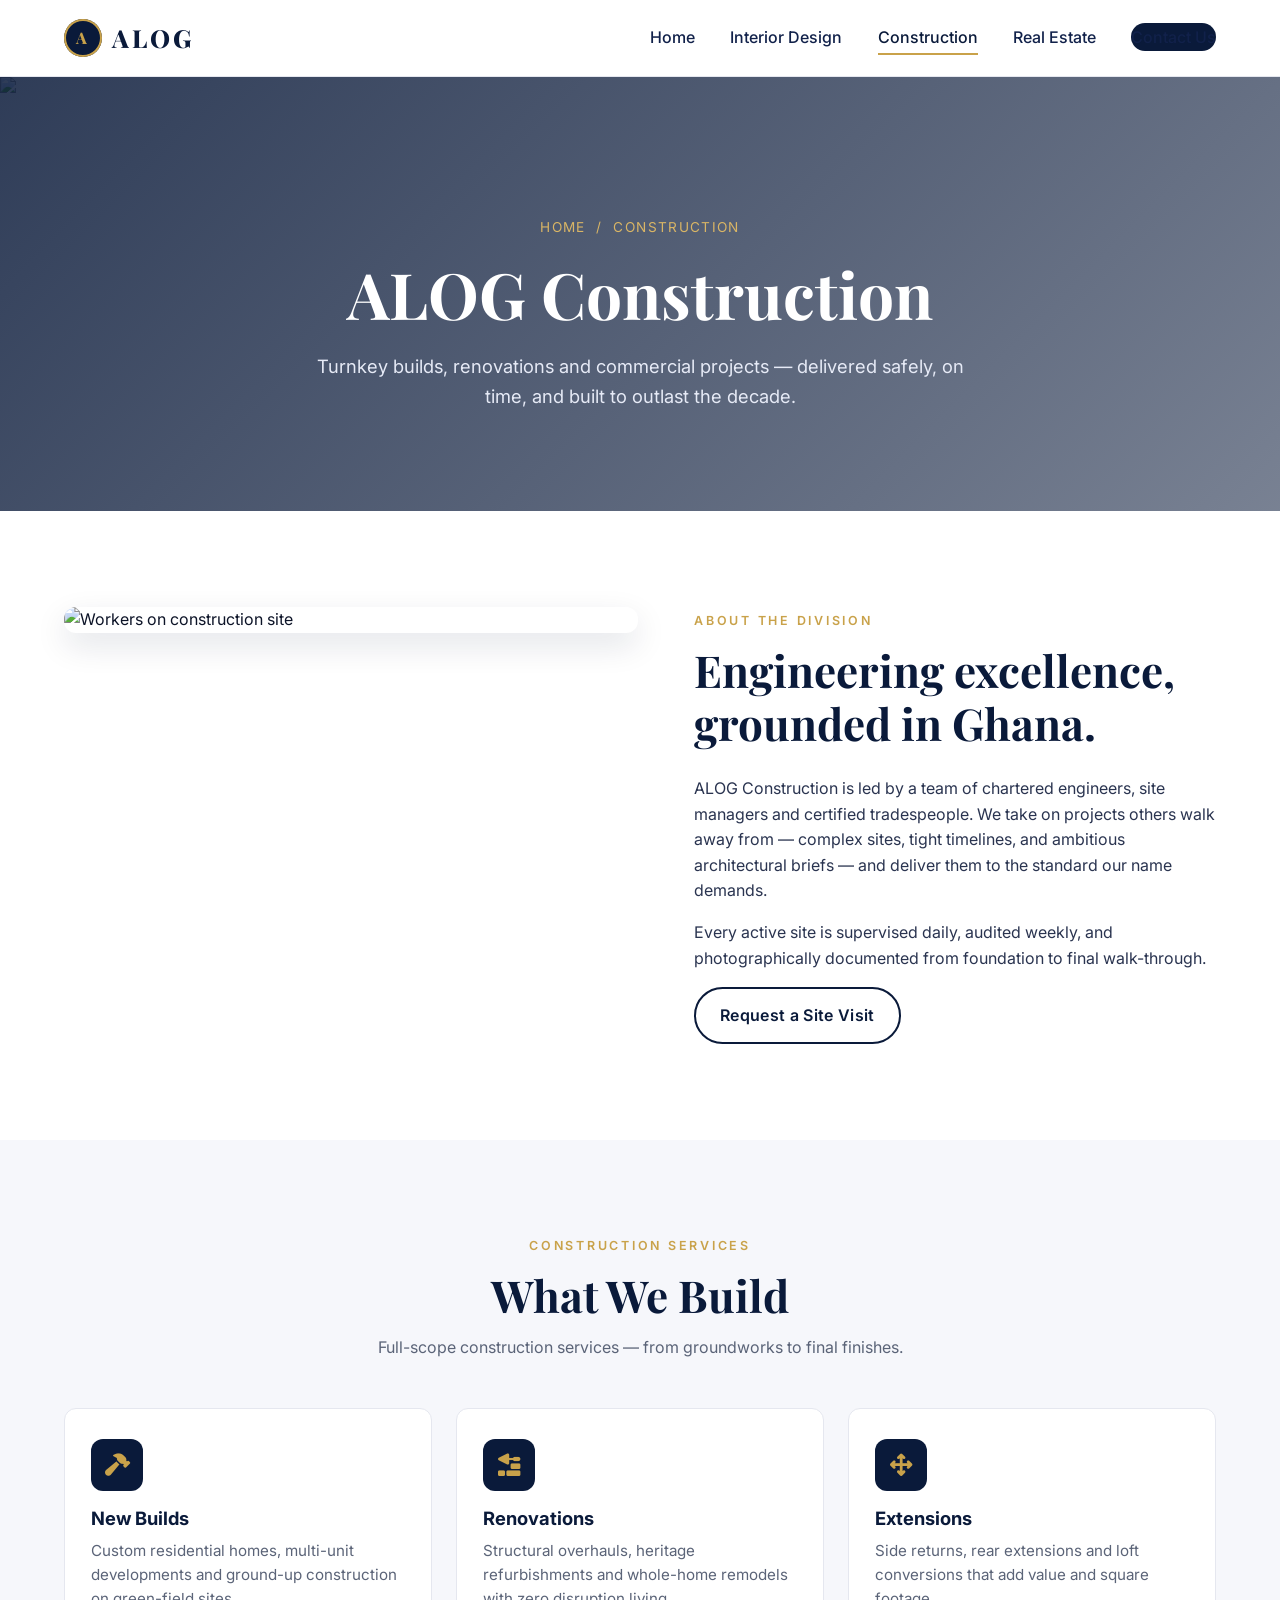
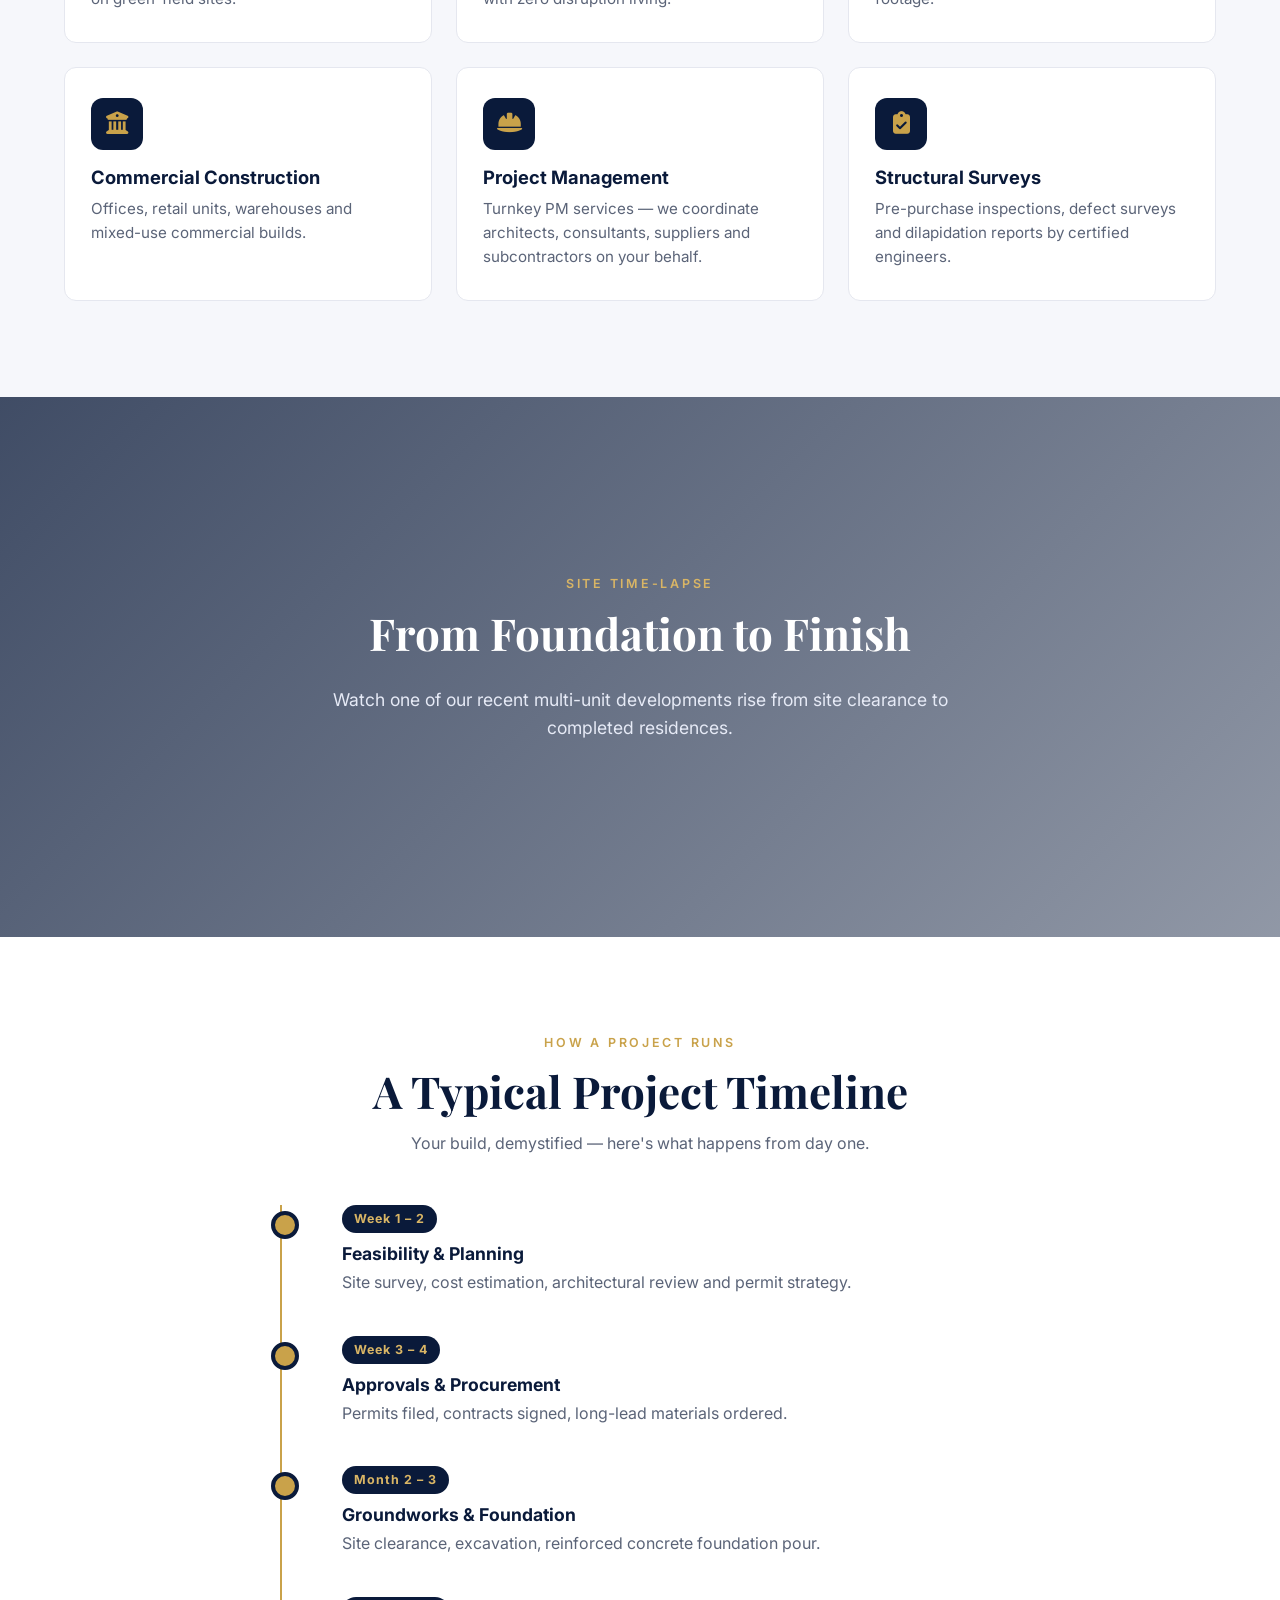
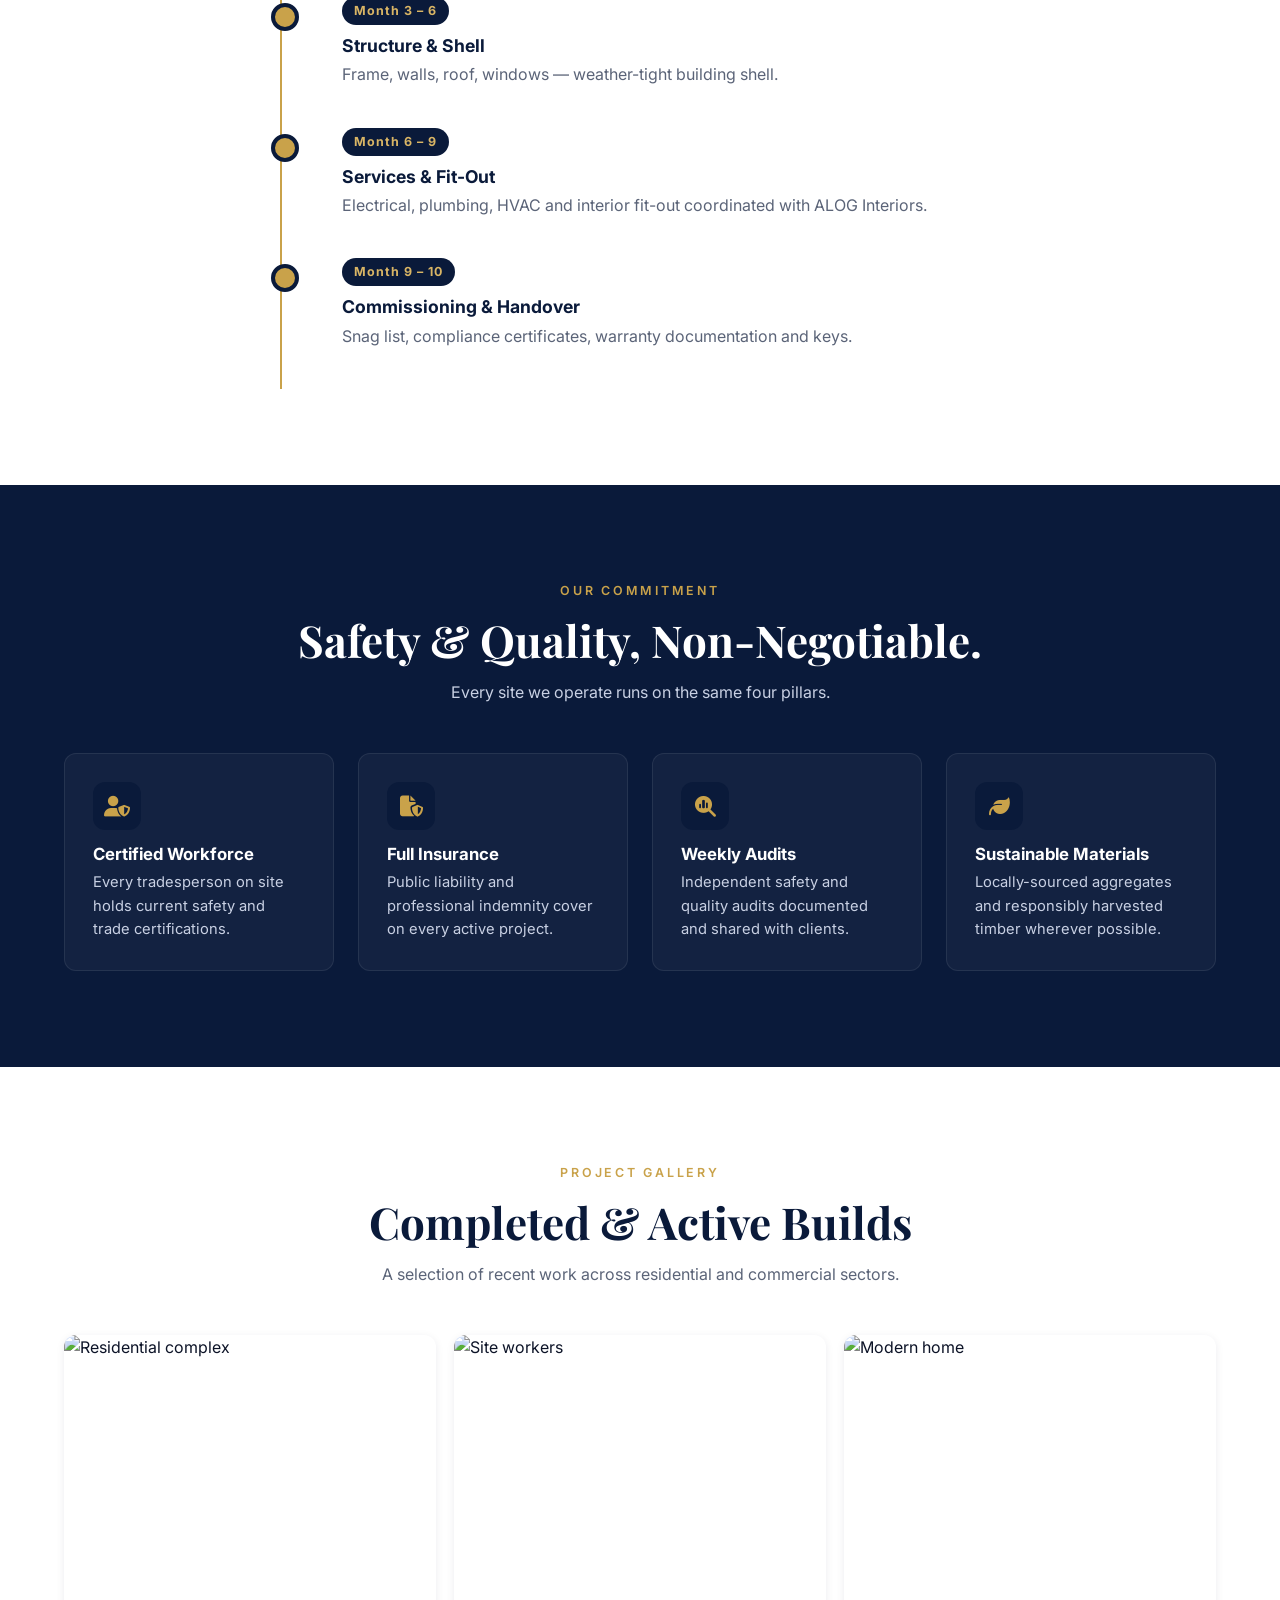
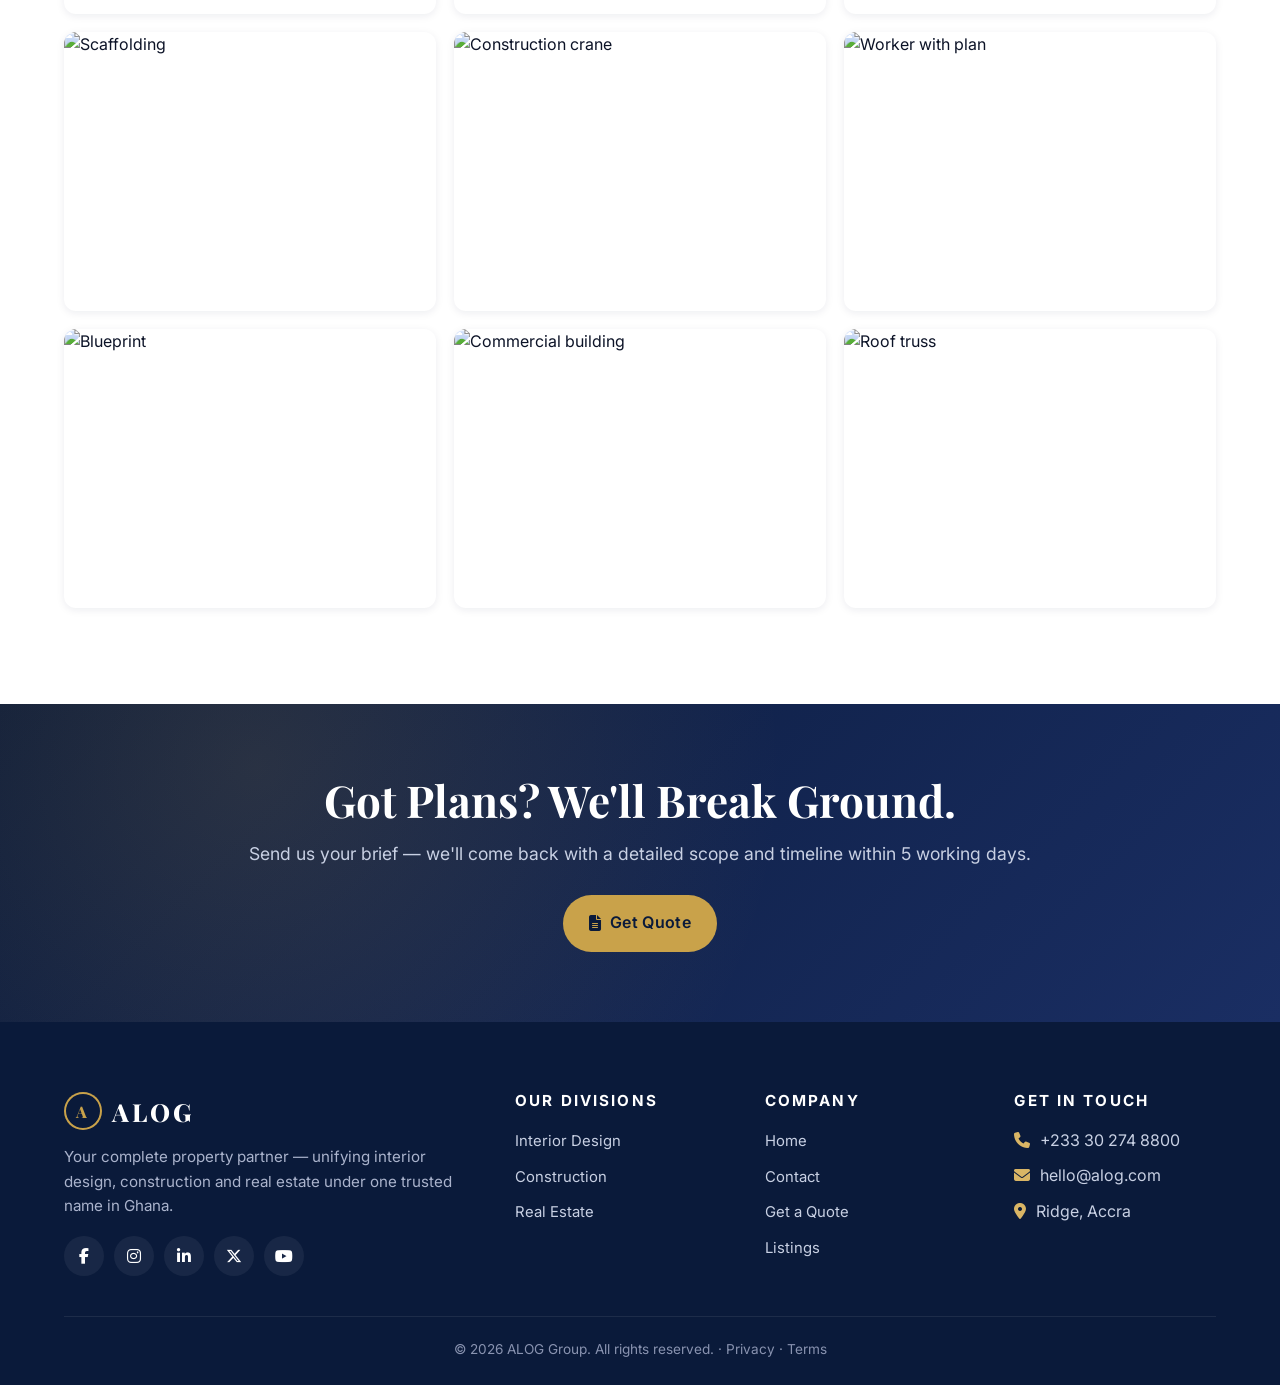
==== construction.html @ b49b6730 "Initial commit: ALOG unified property website" ====
<!DOCTYPE html>
<html lang="en">
<head>
  <meta charset="UTF-8" />
  <meta name="viewport" content="width=device-width, initial-scale=1.0" />
  <title>ALOG Construction — Builders & Contractors in Ghana</title>
  <meta name="description" content="ALOG Construction: new builds, renovations, extensions and commercial projects delivered safely and on schedule across Ghana." />
  <link rel="preconnect" href="https://fonts.googleapis.com" />
  <link rel="preconnect" href="https://fonts.gstatic.com" crossorigin />
  <link href="https://fonts.googleapis.com/css2?family=Inter:wght@400;500;600;700;800&family=Playfair+Display:wght@600;700;800&display=swap" rel="stylesheet" />
  <link rel="stylesheet" href="https://cdnjs.cloudflare.com/ajax/libs/font-awesome/6.5.1/css/all.min.css" />
  <link rel="stylesheet" href="css/styles.css" />
</head>
<body>

  <header class="nav">
    <div class="nav-inner">
      <a class="brand" href="index.html"><span class="brand-mark">A</span> ALOG</a>
      <nav>
        <ul class="nav-links">
          <li><a href="index.html">Home</a></li>
          <li><a href="interior.html">Interior Design</a></li>
          <li><a href="construction.html">Construction</a></li>
          <li><a href="realestate.html">Real Estate</a></li>
          <li><a href="contact.html" class="nav-cta">Contact Us</a></li>
        </ul>
      </nav>
      <button class="hamburger" aria-label="Menu"><span></span><span></span><span></span></button>
    </div>
  </header>

  <!-- PAGE HEAD -->
  <section class="page-head">
    <img src="https://images.unsplash.com/photo-1504307651254-35680f356dfd?auto=format&fit=crop&w=1800&q=80" alt="Construction site" />
    <div class="container reveal">
      <div class="breadcrumb"><a href="index.html">Home</a> &nbsp;/&nbsp; Construction</div>
      <h1>ALOG Construction</h1>
      <p>Turnkey builds, renovations and commercial projects — delivered safely, on time, and built to outlast the decade.</p>
    </div>
  </section>

  <!-- INTRO -->
  <section class="section">
    <div class="container">
      <div class="contact-grid">
        <div class="reveal">
          <img src="https://images.unsplash.com/photo-1541888946425-d81bb19240f5?auto=format&fit=crop&w=900&q=80" alt="Workers on construction site" style="border-radius: var(--radius-md); box-shadow: var(--shadow-md);" />
        </div>
        <div class="reveal">
          <span class="eyebrow">About the Division</span>
          <h2>Engineering excellence, grounded in Ghana.</h2>
          <p>ALOG Construction is led by a team of chartered engineers, site managers and certified tradespeople. We take on projects others walk away from — complex sites, tight timelines, and ambitious architectural briefs — and deliver them to the standard our name demands.</p>
          <p>Every active site is supervised daily, audited weekly, and photographically documented from foundation to final walk-through.</p>
          <a class="btn btn-ghost" href="contact.html">Request a Site Visit</a>
        </div>
      </div>
    </div>
  </section>

  <!-- SERVICES -->
  <section class="section section-alt">
    <div class="container">
      <div class="reveal">
        <span class="eyebrow" style="display:block; text-align:center;">Construction Services</span>
        <h2 class="section-title">What We Build</h2>
        <p class="section-sub">Full-scope construction services — from groundworks to final finishes.</p>
      </div>

      <div class="svc-grid">
        <div class="svc-tile reveal"><div class="ico"><i class="fa-solid fa-hammer"></i></div><h3>New Builds</h3><p>Custom residential homes, multi-unit developments and ground-up construction on green-field sites.</p></div>
        <div class="svc-tile reveal"><div class="ico"><i class="fa-solid fa-trowel-bricks"></i></div><h3>Renovations</h3><p>Structural overhauls, heritage refurbishments and whole-home remodels with zero disruption living.</p></div>
        <div class="svc-tile reveal"><div class="ico"><i class="fa-solid fa-arrows-up-down-left-right"></i></div><h3>Extensions</h3><p>Side returns, rear extensions and loft conversions that add value and square footage.</p></div>
        <div class="svc-tile reveal"><div class="ico"><i class="fa-solid fa-building-columns"></i></div><h3>Commercial Construction</h3><p>Offices, retail units, warehouses and mixed-use commercial builds.</p></div>
        <div class="svc-tile reveal"><div class="ico"><i class="fa-solid fa-helmet-safety"></i></div><h3>Project Management</h3><p>Turnkey PM services — we coordinate architects, consultants, suppliers and subcontractors on your behalf.</p></div>
        <div class="svc-tile reveal"><div class="ico"><i class="fa-solid fa-clipboard-check"></i></div><h3>Structural Surveys</h3><p>Pre-purchase inspections, defect surveys and dilapidation reports by certified engineers.</p></div>
      </div>
    </div>
  </section>

  <!-- VIDEO BAND -->
  <section class="video-band">
    <video autoplay muted loop playsinline poster="https://images.unsplash.com/photo-1503387762-592deb58ef4e?auto=format&fit=crop&w=1600&q=80">
      <source src="https://cdn.pixabay.com/video/2020/05/25/40432-425318344_large.mp4" type="video/mp4" />
    </video>
    <div class="overlay reveal">
      <span class="eyebrow" style="color: var(--gold-400);">Site Time-Lapse</span>
      <h2>From Foundation to Finish</h2>
      <p>Watch one of our recent multi-unit developments rise from site clearance to completed residences.</p>
    </div>
  </section>

  <!-- PROJECT TIMELINE -->
  <section class="section">
    <div class="container">
      <div class="reveal">
        <span class="eyebrow" style="display:block; text-align:center;">How a Project Runs</span>
        <h2 class="section-title">A Typical Project Timeline</h2>
        <p class="section-sub">Your build, demystified — here's what happens from day one.</p>
      </div>

      <div class="timeline reveal" style="max-width: 720px; margin: 48px auto 0;">
        <div class="tl-item"><span class="dur">Week 1 – 2</span><h4>Feasibility & Planning</h4><p>Site survey, cost estimation, architectural review and permit strategy.</p></div>
        <div class="tl-item"><span class="dur">Week 3 – 4</span><h4>Approvals & Procurement</h4><p>Permits filed, contracts signed, long-lead materials ordered.</p></div>
        <div class="tl-item"><span class="dur">Month 2 – 3</span><h4>Groundworks & Foundation</h4><p>Site clearance, excavation, reinforced concrete foundation pour.</p></div>
        <div class="tl-item"><span class="dur">Month 3 – 6</span><h4>Structure & Shell</h4><p>Frame, walls, roof, windows — weather-tight building shell.</p></div>
        <div class="tl-item"><span class="dur">Month 6 – 9</span><h4>Services & Fit-Out</h4><p>Electrical, plumbing, HVAC and interior fit-out coordinated with ALOG Interiors.</p></div>
        <div class="tl-item"><span class="dur">Month 9 – 10</span><h4>Commissioning & Handover</h4><p>Snag list, compliance certificates, warranty documentation and keys.</p></div>
      </div>
    </div>
  </section>

  <!-- SAFETY / QUALITY -->
  <section class="section section-dark">
    <div class="container">
      <div class="reveal">
        <span class="eyebrow" style="display:block; text-align:center;">Our Commitment</span>
        <h2 class="section-title" style="color: var(--white);">Safety & Quality, Non-Negotiable.</h2>
        <p class="section-sub" style="color: #c8d0e3;">Every site we operate runs on the same four pillars.</p>
      </div>

      <div class="features">
        <div class="feature reveal" style="background: rgba(255,255,255,.04); border-color: rgba(255,255,255,.08);">
          <div class="ico"><i class="fa-solid fa-user-shield"></i></div>
          <h4 style="color: var(--white);">Certified Workforce</h4>
          <p style="color: #c8d0e3;">Every tradesperson on site holds current safety and trade certifications.</p>
        </div>
        <div class="feature reveal" style="background: rgba(255,255,255,.04); border-color: rgba(255,255,255,.08);">
          <div class="ico"><i class="fa-solid fa-file-shield"></i></div>
          <h4 style="color: var(--white);">Full Insurance</h4>
          <p style="color: #c8d0e3;">Public liability and professional indemnity cover on every active project.</p>
        </div>
        <div class="feature reveal" style="background: rgba(255,255,255,.04); border-color: rgba(255,255,255,.08);">
          <div class="ico"><i class="fa-solid fa-magnifying-glass-chart"></i></div>
          <h4 style="color: var(--white);">Weekly Audits</h4>
          <p style="color: #c8d0e3;">Independent safety and quality audits documented and shared with clients.</p>
        </div>
        <div class="feature reveal" style="background: rgba(255,255,255,.04); border-color: rgba(255,255,255,.08);">
          <div class="ico"><i class="fa-solid fa-leaf"></i></div>
          <h4 style="color: var(--white);">Sustainable Materials</h4>
          <p style="color: #c8d0e3;">Locally-sourced aggregates and responsibly harvested timber wherever possible.</p>
        </div>
      </div>
    </div>
  </section>

  <!-- PROJECT GALLERY -->
  <section class="section">
    <div class="container">
      <div class="reveal">
        <span class="eyebrow" style="display:block; text-align:center;">Project Gallery</span>
        <h2 class="section-title">Completed & Active Builds</h2>
        <p class="section-sub">A selection of recent work across residential and commercial sectors.</p>
      </div>

      <div class="gallery reveal">
        <div class="gallery-item" data-lightbox="https://images.unsplash.com/photo-1503387762-592deb58ef4e?auto=format&fit=crop&w=1400&q=80">
          <img src="https://images.unsplash.com/photo-1503387762-592deb58ef4e?auto=format&fit=crop&w=800&q=80" alt="Residential complex" />
          <div class="cap"><h4>Luxury Residential Complex</h4><small>Completed 2024 · 12 units · East Legon</small></div>
        </div>
        <div class="gallery-item" data-lightbox="https://images.unsplash.com/photo-1581094794329-c8112a89af12?auto=format&fit=crop&w=1400&q=80">
          <img src="https://images.unsplash.com/photo-1581094794329-c8112a89af12?auto=format&fit=crop&w=800&q=80" alt="Site workers" />
          <div class="cap"><h4>High-Rise Commercial Frame</h4><small>Active · Airport City, Accra</small></div>
        </div>
        <div class="gallery-item" data-lightbox="https://images.unsplash.com/photo-1516156008625-3a9d6067fab5?auto=format&fit=crop&w=1400&q=80">
          <img src="https://images.unsplash.com/photo-1516156008625-3a9d6067fab5?auto=format&fit=crop&w=800&q=80" alt="Modern home" />
          <div class="cap"><h4>Custom Family Residence</h4><small>Completed 2023 · Trasacco Valley</small></div>
        </div>
        <div class="gallery-item" data-lightbox="https://images.unsplash.com/photo-1581858726788-75bc0f6a952d?auto=format&fit=crop&w=1400&q=80">
          <img src="https://images.unsplash.com/photo-1581858726788-75bc0f6a952d?auto=format&fit=crop&w=800&q=80" alt="Scaffolding" />
          <div class="cap"><h4>Heritage Renovation</h4><small>Completed 2024 · Osu</small></div>
        </div>
        <div class="gallery-item" data-lightbox="https://images.unsplash.com/photo-1504307651254-35680f356dfd?auto=format&fit=crop&w=1400&q=80">
          <img src="https://images.unsplash.com/photo-1504307651254-35680f356dfd?auto=format&fit=crop&w=800&q=80" alt="Construction crane" />
          <div class="cap"><h4>Mixed-Use Development</h4><small>Active · Cantonments</small></div>
        </div>
        <div class="gallery-item" data-lightbox="https://images.unsplash.com/photo-1590725175785-de25b5bc77fa?auto=format&fit=crop&w=1400&q=80">
          <img src="https://images.unsplash.com/photo-1590725175785-de25b5bc77fa?auto=format&fit=crop&w=800&q=80" alt="Worker with plan" />
          <div class="cap"><h4>Office Tower Fit-Out</h4><small>Completed 2024 · Ridge</small></div>
        </div>
        <div class="gallery-item" data-lightbox="https://images.unsplash.com/photo-1599707367072-cd6ada2e0c36?auto=format&fit=crop&w=1400&q=80">
          <img src="https://images.unsplash.com/photo-1599707367072-cd6ada2e0c36?auto=format&fit=crop&w=800&q=80" alt="Blueprint" />
          <div class="cap"><h4>School Extension Build</h4><small>Completed 2023 · Tema</small></div>
        </div>
        <div class="gallery-item" data-lightbox="https://images.unsplash.com/photo-1522708323590-d24dbb6b0267?auto=format&fit=crop&w=1400&q=80">
          <img src="https://images.unsplash.com/photo-1522708323590-d24dbb6b0267?auto=format&fit=crop&w=800&q=80" alt="Commercial building" />
          <div class="cap"><h4>HQ Headquarters Build</h4><small>Completed 2025 · Cantonments</small></div>
        </div>
        <div class="gallery-item" data-lightbox="https://images.unsplash.com/photo-1507089947368-19c1da9775ae?auto=format&fit=crop&w=1400&q=80">
          <img src="https://images.unsplash.com/photo-1507089947368-19c1da9775ae?auto=format&fit=crop&w=800&q=80" alt="Roof truss" />
          <div class="cap"><h4>Warehouse Facility</h4><small>Completed 2024 · Tema Port</small></div>
        </div>
      </div>
    </div>
  </section>

  <!-- CTA -->
  <section class="cta-band">
    <div class="container inner reveal">
      <h2>Got Plans? We'll Break Ground.</h2>
      <p>Send us your brief — we'll come back with a detailed scope and timeline within 5 working days.</p>
      <a class="btn btn-primary" href="contact.html"><i class="fa-solid fa-file-lines"></i> Get Quote</a>
    </div>
  </section>

  <!-- FOOTER -->
  <footer>
    <div class="container">
      <div class="footer-grid">
        <div>
          <div class="brand" style="color: var(--white); margin-bottom: 14px;"><span class="brand-mark">A</span> ALOG</div>
          <p>Your complete property partner — unifying interior design, construction and real estate under one trusted name in Ghana.</p>
          <div class="social">
            <a href="#" aria-label="Facebook"><i class="fa-brands fa-facebook-f"></i></a>
            <a href="#" aria-label="Instagram"><i class="fa-brands fa-instagram"></i></a>
            <a href="#" aria-label="LinkedIn"><i class="fa-brands fa-linkedin-in"></i></a>
            <a href="#" aria-label="Twitter"><i class="fa-brands fa-x-twitter"></i></a>
            <a href="#" aria-label="YouTube"><i class="fa-brands fa-youtube"></i></a>
          </div>
        </div>
        <div>
          <h4>Our Divisions</h4>
          <ul>
            <li><a href="interior.html">Interior Design</a></li>
            <li><a href="construction.html">Construction</a></li>
            <li><a href="realestate.html">Real Estate</a></li>
          </ul>
        </div>
        <div>
          <h4>Company</h4>
          <ul>
            <li><a href="index.html">Home</a></li>
            <li><a href="contact.html">Contact</a></li>
            <li><a href="contact.html">Get a Quote</a></li>
            <li><a href="realestate.html">Listings</a></li>
          </ul>
        </div>
        <div>
          <h4>Get in Touch</h4>
          <ul>
            <li><i class="fa-solid fa-phone" style="color:var(--gold-400); margin-right:6px;"></i> +233 30 274 8800</li>
            <li><i class="fa-solid fa-envelope" style="color:var(--gold-400); margin-right:6px;"></i> hello@alog.com</li>
            <li><i class="fa-solid fa-location-dot" style="color:var(--gold-400); margin-right:6px;"></i> Ridge, Accra</li>
          </ul>
        </div>
      </div>
      <div class="footer-bottom">© 2026 ALOG Group. All rights reserved. · Privacy · Terms</div>
    </div>
  </footer>

  <button class="to-top" aria-label="Back to top"><i class="fa-solid fa-arrow-up"></i></button>
  <script src="js/main.js"></script>
</body>
</html>
---- css/styles.css ----
/* ====================================================================
   ALOG — Unified Stylesheet
   Navy + Gold premium theme
   ==================================================================== */

:root {
  --navy-900: #0a1a3a;
  --navy-800: #11214a;
  --navy-700: #1a2e63;
  --navy-600: #273e7d;
  --gold-500: #c9a24a;
  --gold-400: #d9b565;
  --gold-300: #e6c98a;
  --cream:    #f7f3ea;
  --ink:      #0c1327;
  --muted:    #5b6478;
  --line:     #e5e7ef;
  --white:    #ffffff;
  --bg-alt:   #f6f7fb;
  --shadow-sm: 0 2px 8px rgba(10, 26, 58, .08);
  --shadow-md: 0 12px 32px rgba(10, 26, 58, .12);
  --shadow-lg: 0 20px 60px rgba(10, 26, 58, .18);
  --radius-sm: 6px;
  --radius-md: 12px;
  --radius-lg: 18px;
  --ease: cubic-bezier(.2,.7,.2,1);
  --container: 1200px;
}

* { box-sizing: border-box; }
html { scroll-behavior: smooth; }
body {
  margin: 0;
  font-family: "Inter", "Segoe UI", system-ui, -apple-system, "Helvetica Neue", Arial, sans-serif;
  color: var(--ink);
  background: var(--white);
  line-height: 1.6;
  -webkit-font-smoothing: antialiased;
}

img, video { max-width: 100%; display: block; }
a { color: inherit; text-decoration: none; }
button { font: inherit; cursor: pointer; border: none; background: none; }

.container {
  max-width: var(--container);
  margin: 0 auto;
  padding: 0 24px;
}

/* ---------- Typography ---------- */
h1, h2, h3, h4 {
  font-family: "Playfair Display", "Times New Roman", serif;
  color: var(--navy-900);
  font-weight: 700;
  line-height: 1.2;
  margin: 0 0 .6em;
}
h1 { font-size: clamp(2.4rem, 5vw, 4rem); }
h2 { font-size: clamp(1.9rem, 3.6vw, 2.75rem); }
h3 { font-size: 1.35rem; }
p  { margin: 0 0 1em; color: #2a3450; }
.eyebrow {
  display: inline-block;
  font-family: "Inter", sans-serif;
  text-transform: uppercase;
  letter-spacing: .22em;
  font-size: .78rem;
  color: var(--gold-500);
  font-weight: 600;
  margin-bottom: .8rem;
}
.section-title { text-align: center; margin-bottom: .3em; }
.section-sub   { text-align: center; color: var(--muted); max-width: 640px; margin: 0 auto 3rem; }

/* ---------- Buttons ---------- */
.btn {
  display: inline-flex;
  align-items: center;
  gap: .55rem;
  padding: .85rem 1.5rem;
  border-radius: 999px;
  font-weight: 600;
  letter-spacing: .02em;
  transition: transform .25s var(--ease), box-shadow .25s var(--ease), background .25s var(--ease), color .25s var(--ease);
  border: 2px solid transparent;
  white-space: nowrap;
}
.btn-primary   { background: var(--gold-500); color: var(--navy-900); }
.btn-primary:hover { background: var(--gold-400); transform: translateY(-2px); box-shadow: var(--shadow-md); }
.btn-secondary { background: transparent; color: var(--white); border-color: var(--white); }
.btn-secondary:hover { background: var(--white); color: var(--navy-900); }
.btn-ghost     { background: transparent; color: var(--navy-900); border-color: var(--navy-900); }
.btn-ghost:hover { background: var(--navy-900); color: var(--white); }
.btn-gold-outline { background: transparent; color: var(--gold-500); border-color: var(--gold-500); }
.btn-gold-outline:hover { background: var(--gold-500); color: var(--navy-900); }

/* ---------- Navigation ---------- */
.nav {
  position: sticky;
  top: 0;
  z-index: 100;
  background: rgba(255, 255, 255, .92);
  backdrop-filter: blur(10px);
  -webkit-backdrop-filter: blur(10px);
  border-bottom: 1px solid var(--line);
}
.nav-inner {
  display: flex;
  align-items: center;
  justify-content: space-between;
  padding: 18px 24px;
  max-width: var(--container);
  margin: 0 auto;
}
.brand {
  display: flex;
  align-items: center;
  gap: 10px;
  font-family: "Playfair Display", serif;
  font-weight: 800;
  font-size: 1.55rem;
  color: var(--navy-900);
  letter-spacing: .12em;
}
.brand-mark {
  width: 38px; height: 38px;
  display: grid; place-items: center;
  background: var(--navy-900);
  color: var(--gold-500);
  border-radius: 50%;
  font-family: "Playfair Display", serif;
  font-weight: 800;
  font-size: 1rem;
  box-shadow: inset 0 0 0 2px var(--gold-500);
}
.nav-links {
  display: flex; gap: 2.2rem;
  list-style: none; margin: 0; padding: 0;
  align-items: center;
}
.nav-links a {
  font-weight: 500;
  color: var(--navy-800);
  position: relative;
  padding: 4px 0;
  transition: color .2s;
}
.nav-links a::after {
  content: "";
  position: absolute;
  left: 0; bottom: -4px;
  width: 0; height: 2px;
  background: var(--gold-500);
  transition: width .3s var(--ease);
}
.nav-links a:hover, .nav-links a.active { color: var(--navy-900); }
.nav-links a:hover::after, .nav-links a.active::after { width: 100%; }
.nav-cta { background: var(--navy-900); color: var(--white); padding: .65rem 1.25rem; border-radius: 999px; }
.nav-cta:hover { background: var(--gold-500); color: var(--navy-900); }
.nav-cta::after { display: none; }

.hamburger {
  display: none;
  width: 38px; height: 38px;
  flex-direction: column; justify-content: center; align-items: center; gap: 5px;
}
.hamburger span {
  display: block; width: 24px; height: 2px; background: var(--navy-900);
  transition: transform .3s, opacity .3s;
}
.hamburger.open span:nth-child(1) { transform: translateY(7px) rotate(45deg); }
.hamburger.open span:nth-child(2) { opacity: 0; }
.hamburger.open span:nth-child(3) { transform: translateY(-7px) rotate(-45deg); }

/* ---------- Hero ---------- */
.hero {
  position: relative;
  min-height: 90vh;
  display: flex; align-items: center;
  color: var(--white);
  overflow: hidden;
  isolation: isolate;
}
.hero-media {
  position: absolute; inset: 0;
  z-index: -2;
}
.hero-media img, .hero-media video {
  width: 100%; height: 100%;
  object-fit: cover;
}
.hero::before {
  content: "";
  position: absolute; inset: 0;
  background: linear-gradient(125deg, rgba(10,26,58,.88) 0%, rgba(10,26,58,.62) 60%, rgba(10,26,58,.35) 100%);
  z-index: -1;
}
.hero-inner {
  max-width: var(--container);
  width: 100%;
  margin: 0 auto;
  padding: 120px 24px 100px;
}
.hero h1 { color: var(--white); margin-bottom: .3em; }
.hero h1 .accent { color: var(--gold-400); }
.hero-tag {
  font-size: 1.2rem;
  color: #e6eaf6;
  max-width: 620px;
  margin-bottom: 2rem;
}
.hero-actions { display: flex; gap: 14px; flex-wrap: wrap; }

.hero-stats {
  display: grid;
  grid-template-columns: repeat(3, 1fr);
  gap: 24px;
  margin-top: 3.5rem;
  max-width: 620px;
}
.hero-stat .n {
  font-family: "Playfair Display", serif;
  font-size: 2.2rem;
  color: var(--gold-400);
  font-weight: 700;
  line-height: 1;
}
.hero-stat .l {
  font-size: .9rem;
  color: #cfd6e8;
  letter-spacing: .05em;
}

/* ---------- Sections ---------- */
.section { padding: 96px 0; }
.section-alt { background: var(--bg-alt); }
.section-dark { background: var(--navy-900); color: var(--white); }
.section-dark h1, .section-dark h2, .section-dark h3 { color: var(--white); }
.section-dark p { color: #c8d0e3; }

/* ---------- Service cards (homepage) ---------- */
.services {
  display: grid;
  grid-template-columns: repeat(3, 1fr);
  gap: 28px;
}
.svc-card {
  position: relative;
  overflow: hidden;
  border-radius: var(--radius-lg);
  background: var(--white);
  box-shadow: var(--shadow-sm);
  transition: transform .4s var(--ease), box-shadow .4s var(--ease);
  display: flex; flex-direction: column;
}
.svc-card:hover { transform: translateY(-8px); box-shadow: var(--shadow-lg); }
.svc-card .media {
  position: relative;
  aspect-ratio: 4/3;
  overflow: hidden;
}
.svc-card .media img {
  width: 100%; height: 100%;
  object-fit: cover;
  transition: transform .7s var(--ease);
}
.svc-card:hover .media img { transform: scale(1.08); }
.svc-card .media::after {
  content: "";
  position: absolute; inset: 0;
  background: linear-gradient(180deg, transparent 40%, rgba(10,26,58,.55));
}
.svc-card .body { padding: 28px; flex: 1; display: flex; flex-direction: column; }
.svc-card h3 { margin-bottom: .4em; }
.svc-card p  { color: var(--muted); flex: 1; }
.svc-card .go {
  align-self: flex-start;
  margin-top: 18px;
  color: var(--navy-900);
  font-weight: 600;
  display: inline-flex; gap: 8px;
  border-bottom: 2px solid var(--gold-500);
  padding-bottom: 3px;
  transition: gap .25s var(--ease);
}
.svc-card .go:hover { gap: 14px; }
.svc-card .tag {
  position: absolute;
  top: 16px; left: 16px;
  background: var(--gold-500);
  color: var(--navy-900);
  font-size: .75rem;
  font-weight: 700;
  padding: 6px 12px;
  border-radius: 999px;
  letter-spacing: .08em;
  text-transform: uppercase;
}

/* ---------- Feature grid ---------- */
.features {
  display: grid;
  grid-template-columns: repeat(4, 1fr);
  gap: 24px;
  margin-top: 40px;
}
.feature {
  padding: 28px;
  background: var(--white);
  border-radius: var(--radius-md);
  border: 1px solid var(--line);
  text-align: left;
  transition: transform .3s var(--ease), border-color .3s;
}
.feature:hover { transform: translateY(-4px); border-color: var(--gold-500); }
.feature .ico {
  width: 48px; height: 48px;
  background: var(--navy-900);
  color: var(--gold-500);
  border-radius: 12px;
  display: grid; place-items: center;
  margin-bottom: 14px;
  font-size: 1.3rem;
}
.feature h4 { margin: 0 0 .4em; font-family: "Inter", sans-serif; font-size: 1.05rem; font-weight: 700; color: var(--navy-900); }
.feature p { font-size: .92rem; color: var(--muted); margin: 0; }

/* ---------- Gallery / Portfolio ---------- */
.gallery {
  display: grid;
  grid-template-columns: repeat(3, 1fr);
  gap: 18px;
}
.gallery-item {
  position: relative;
  aspect-ratio: 4/3;
  overflow: hidden;
  border-radius: var(--radius-md);
  cursor: zoom-in;
  box-shadow: var(--shadow-sm);
}
.gallery-item img {
  width: 100%; height: 100%;
  object-fit: cover;
  transition: transform .6s var(--ease);
}
.gallery-item:hover img { transform: scale(1.07); }
.gallery-item .cap {
  position: absolute;
  left: 0; right: 0; bottom: 0;
  padding: 20px;
  color: var(--white);
  background: linear-gradient(transparent, rgba(10,26,58,.88));
  opacity: 0;
  transform: translateY(10px);
  transition: all .35s var(--ease);
}
.gallery-item:hover .cap { opacity: 1; transform: translateY(0); }
.gallery-item .cap h4 { color: var(--white); margin: 0 0 4px; font-family: "Inter", sans-serif; font-size: 1rem; }
.gallery-item .cap small { color: var(--gold-300); letter-spacing: .05em; }

.gallery-item.tall { aspect-ratio: 3/4; }
.gallery-item.wide { aspect-ratio: 16/10; }

/* ---------- Process steps ---------- */
.process {
  display: grid;
  grid-template-columns: repeat(4, 1fr);
  gap: 24px;
  margin-top: 48px;
}
.step {
  position: relative;
  padding: 32px 24px;
  background: var(--white);
  border-radius: var(--radius-md);
  border: 1px solid var(--line);
}
.step .num {
  font-family: "Playfair Display", serif;
  font-size: 3rem;
  color: var(--gold-500);
  line-height: 1;
  font-weight: 700;
}
.step h4 {
  font-family: "Inter", sans-serif;
  font-size: 1.1rem;
  margin: 10px 0 6px;
  color: var(--navy-900);
}
.step p { font-size: .93rem; color: var(--muted); margin: 0; }

/* ---------- Property cards (Real Estate) ---------- */
.filter-bar {
  background: var(--white);
  border-radius: var(--radius-md);
  padding: 20px;
  box-shadow: var(--shadow-sm);
  display: grid;
  grid-template-columns: 2fr 1fr 1fr 1fr auto;
  gap: 14px;
  margin-bottom: 40px;
  align-items: end;
}
.filter-bar label {
  display: block;
  font-size: .78rem;
  font-weight: 600;
  color: var(--navy-900);
  letter-spacing: .06em;
  text-transform: uppercase;
  margin-bottom: 6px;
}
.filter-bar input, .filter-bar select {
  width: 100%;
  padding: 11px 14px;
  border: 1px solid var(--line);
  border-radius: 8px;
  font-size: .95rem;
  background: var(--white);
  color: var(--ink);
  transition: border .2s;
}
.filter-bar input:focus, .filter-bar select:focus {
  outline: none;
  border-color: var(--gold-500);
}
.filter-bar .btn { height: 44px; padding: 0 22px; }

.properties {
  display: grid;
  grid-template-columns: repeat(3, 1fr);
  gap: 28px;
}
.prop-card {
  background: var(--white);
  border-radius: var(--radius-md);
  overflow: hidden;
  box-shadow: var(--shadow-sm);
  transition: transform .3s var(--ease), box-shadow .3s var(--ease);
  display: flex; flex-direction: column;
}
.prop-card:hover { transform: translateY(-6px); box-shadow: var(--shadow-md); }
.prop-card .media {
  position: relative;
  aspect-ratio: 4/3;
  overflow: hidden;
}
.prop-card .media img { width: 100%; height: 100%; object-fit: cover; transition: transform .6s var(--ease); }
.prop-card:hover .media img { transform: scale(1.06); }
.prop-card .badge {
  position: absolute;
  top: 14px; left: 14px;
  background: var(--navy-900);
  color: var(--white);
  padding: 6px 12px;
  border-radius: 999px;
  font-size: .72rem;
  font-weight: 700;
  letter-spacing: .1em;
  text-transform: uppercase;
}
.prop-card .badge.rent { background: var(--gold-500); color: var(--navy-900); }
.prop-card .price-tag {
  position: absolute;
  bottom: 14px; right: 14px;
  background: rgba(10,26,58,.92);
  color: var(--gold-400);
  padding: 8px 14px;
  border-radius: 8px;
  font-weight: 700;
  font-family: "Playfair Display", serif;
}
.prop-card .body { padding: 22px; display: flex; flex-direction: column; gap: 10px; flex: 1; }
.prop-card h3 { font-family: "Inter", sans-serif; font-size: 1.15rem; margin: 0; color: var(--navy-900); }
.prop-card .loc {
  font-size: .9rem;
  color: var(--muted);
  display: flex; align-items: center; gap: 6px;
}
.prop-meta {
  display: flex;
  gap: 14px;
  padding-top: 12px;
  border-top: 1px solid var(--line);
  color: var(--navy-800);
  font-size: .88rem;
  margin-top: auto;
}
.prop-meta span { display: inline-flex; align-items: center; gap: 5px; }

/* ---------- CTA band ---------- */
.cta-band {
  background: linear-gradient(135deg, var(--navy-900), var(--navy-700));
  color: var(--white);
  padding: 70px 0;
  text-align: center;
  position: relative;
  overflow: hidden;
}
.cta-band::before {
  content: "";
  position: absolute;
  inset: 0;
  background: radial-gradient(circle at 20% 20%, rgba(201,162,74,.15), transparent 50%);
}
.cta-band .inner { position: relative; z-index: 1; }
.cta-band h2 { color: var(--white); margin-bottom: .3em; }
.cta-band p { color: #c8d0e3; margin-bottom: 1.5em; font-size: 1.1rem; }

/* ---------- Contact section ---------- */
.contact-grid {
  display: grid;
  grid-template-columns: 1.1fr 1fr;
  gap: 56px;
}
.contact-info .item {
  display: flex;
  gap: 16px;
  padding: 18px 0;
  border-bottom: 1px solid var(--line);
}
.contact-info .item:last-child { border-bottom: none; }
.contact-info .ico {
  width: 44px; height: 44px; flex-shrink: 0;
  background: var(--navy-900);
  color: var(--gold-500);
  border-radius: 10px;
  display: grid; place-items: center;
  font-size: 1.15rem;
}
.contact-info h4 {
  font-family: "Inter", sans-serif;
  font-size: .92rem;
  text-transform: uppercase;
  letter-spacing: .1em;
  color: var(--muted);
  margin: 0 0 4px;
  font-weight: 600;
}
.contact-info p { margin: 0; color: var(--navy-900); font-weight: 500; }

.contact-form {
  background: var(--white);
  border-radius: var(--radius-md);
  padding: 32px;
  box-shadow: var(--shadow-md);
}
.form-row { display: grid; grid-template-columns: 1fr 1fr; gap: 16px; }
.form-field { margin-bottom: 16px; }
.form-field label {
  display: block;
  font-size: .85rem;
  font-weight: 600;
  color: var(--navy-900);
  margin-bottom: 6px;
}
.form-field input,
.form-field select,
.form-field textarea {
  width: 100%;
  padding: 12px 14px;
  border: 1px solid var(--line);
  border-radius: 8px;
  font-family: inherit;
  font-size: .96rem;
  background: var(--white);
  color: var(--ink);
  transition: border .2s, box-shadow .2s;
}
.form-field input:focus,
.form-field select:focus,
.form-field textarea:focus {
  outline: none;
  border-color: var(--gold-500);
  box-shadow: 0 0 0 3px rgba(201,162,74,.18);
}
.form-field textarea { resize: vertical; min-height: 120px; }
.form-field .error-msg {
  display: none;
  color: #c0392b;
  font-size: .82rem;
  margin-top: 4px;
}
.form-field.has-error input,
.form-field.has-error select,
.form-field.has-error textarea { border-color: #c0392b; }
.form-field.has-error .error-msg { display: block; }
.form-success {
  display: none;
  padding: 14px;
  background: #e8f5e9;
  color: #1b5e20;
  border-left: 4px solid #2e7d32;
  border-radius: 6px;
  margin-bottom: 16px;
}
.form-success.show { display: block; }

/* ---------- Video section ---------- */
.video-band {
  position: relative;
  height: 60vh;
  min-height: 400px;
  overflow: hidden;
  isolation: isolate;
}
.video-band video, .video-band img {
  position: absolute; inset: 0;
  width: 100%; height: 100%;
  object-fit: cover;
  z-index: -2;
}
.video-band::before {
  content: "";
  position: absolute; inset: 0;
  background: linear-gradient(135deg, rgba(10,26,58,.78), rgba(10,26,58,.45));
  z-index: -1;
}
.video-band .overlay {
  height: 100%;
  display: flex; flex-direction: column; justify-content: center; align-items: center;
  color: var(--white);
  text-align: center;
  padding: 0 24px;
}
.video-band h2 { color: var(--white); max-width: 800px; }
.video-band p { color: #e6eaf6; font-size: 1.1rem; max-width: 640px; }

/* ---------- Footer ---------- */
footer {
  background: var(--navy-900);
  color: #c8d0e3;
  padding: 70px 0 24px;
}
.footer-grid {
  display: grid;
  grid-template-columns: 2fr 1fr 1fr 1fr;
  gap: 48px;
  margin-bottom: 40px;
}
footer h4 {
  color: var(--white);
  font-family: "Inter", sans-serif;
  font-size: .95rem;
  text-transform: uppercase;
  letter-spacing: .14em;
  margin-bottom: 18px;
}
footer p { color: #aab3cc; font-size: .95rem; }
footer ul { list-style: none; margin: 0; padding: 0; }
footer ul li { margin-bottom: 10px; }
footer ul a {
  color: #c8d0e3;
  transition: color .2s;
  font-size: .93rem;
}
footer ul a:hover { color: var(--gold-400); }
.social {
  display: flex; gap: 10px; margin-top: 18px;
}
.social a {
  width: 40px; height: 40px;
  background: rgba(255,255,255,.06);
  border-radius: 50%;
  display: grid; place-items: center;
  color: var(--white);
  font-size: 1rem;
  transition: background .25s, transform .25s;
}
.social a:hover { background: var(--gold-500); color: var(--navy-900); transform: translateY(-3px); }
.footer-bottom {
  border-top: 1px solid rgba(255,255,255,.08);
  padding-top: 22px;
  text-align: center;
  font-size: .85rem;
  color: #8993b0;
}

/* ---------- Back to top ---------- */
.to-top {
  position: fixed;
  right: 24px; bottom: 24px;
  width: 48px; height: 48px;
  background: var(--navy-900);
  color: var(--gold-500);
  border-radius: 50%;
  display: grid; place-items: center;
  box-shadow: var(--shadow-md);
  opacity: 0;
  transform: translateY(20px);
  pointer-events: none;
  transition: all .3s var(--ease);
  z-index: 99;
  border: 2px solid var(--gold-500);
}
.to-top.visible { opacity: 1; transform: translateY(0); pointer-events: auto; }
.to-top:hover { background: var(--gold-500); color: var(--navy-900); }

/* ---------- Lightbox ---------- */
.lightbox {
  position: fixed;
  inset: 0;
  background: rgba(8,15,34,.93);
  display: none;
  align-items: center;
  justify-content: center;
  z-index: 200;
  padding: 40px;
}
.lightbox.active { display: flex; }
.lightbox img { max-width: 92vw; max-height: 88vh; border-radius: 6px; box-shadow: 0 30px 80px rgba(0,0,0,.5); }
.lightbox .lb-close {
  position: absolute;
  top: 24px; right: 32px;
  color: var(--white);
  font-size: 2rem;
  width: 44px; height: 44px;
  border-radius: 50%;
  display: grid; place-items: center;
  background: rgba(255,255,255,.1);
  transition: background .2s;
}
.lightbox .lb-close:hover { background: var(--gold-500); color: var(--navy-900); }
.lightbox .lb-nav {
  position: absolute;
  top: 50%; transform: translateY(-50%);
  color: var(--white);
  font-size: 1.6rem;
  width: 48px; height: 48px;
  border-radius: 50%;
  background: rgba(255,255,255,.1);
  display: grid; place-items: center;
  transition: background .2s;
}
.lightbox .lb-prev { left: 24px; }
.lightbox .lb-next { right: 24px; }
.lightbox .lb-nav:hover { background: var(--gold-500); color: var(--navy-900); }

/* ---------- Scroll animations ---------- */
.reveal {
  opacity: 0;
  transform: translateY(28px);
  transition: opacity .7s var(--ease), transform .7s var(--ease);
}
.reveal.on {
  opacity: 1;
  transform: translateY(0);
}

/* ---------- Page header (subpages) ---------- */
.page-head {
  position: relative;
  color: var(--white);
  padding: 140px 0 100px;
  isolation: isolate;
  overflow: hidden;
  text-align: center;
}
.page-head img {
  position: absolute; inset: 0;
  width: 100%; height: 100%;
  object-fit: cover;
  z-index: -2;
}
.page-head::before {
  content: "";
  position: absolute; inset: 0;
  background: linear-gradient(135deg, rgba(10,26,58,.85), rgba(10,26,58,.55));
  z-index: -1;
}
.page-head h1 { color: var(--white); margin-bottom: .3em; }
.page-head p { color: #e6eaf6; font-size: 1.15rem; max-width: 680px; margin: 0 auto; }
.breadcrumb {
  color: var(--gold-400);
  font-size: .85rem;
  letter-spacing: .1em;
  text-transform: uppercase;
  margin-bottom: 18px;
}
.breadcrumb a { color: var(--gold-400); border-bottom: 1px solid transparent; }
.breadcrumb a:hover { border-color: var(--gold-400); }

/* ---------- Services list (subpages) ---------- */
.svc-grid {
  display: grid;
  grid-template-columns: repeat(3, 1fr);
  gap: 24px;
}
.svc-tile {
  padding: 30px 26px;
  background: var(--white);
  border: 1px solid var(--line);
  border-radius: var(--radius-md);
  transition: transform .3s var(--ease), border-color .3s;
}
.svc-tile:hover { transform: translateY(-5px); border-color: var(--gold-500); }
.svc-tile .ico {
  width: 52px; height: 52px;
  background: var(--navy-900);
  color: var(--gold-500);
  border-radius: 12px;
  display: grid; place-items: center;
  margin-bottom: 16px;
  font-size: 1.4rem;
}
.svc-tile h3 { font-family: "Inter", sans-serif; font-size: 1.15rem; margin-bottom: .5em; }
.svc-tile p { color: var(--muted); margin: 0; font-size: .95rem; }

/* ---------- Timeline (construction) ---------- */
.timeline {
  position: relative;
  margin-top: 48px;
  padding-left: 30px;
  border-left: 2px solid var(--gold-500);
}
.tl-item {
  position: relative;
  padding: 0 0 40px 30px;
}
.tl-item::before {
  content: "";
  position: absolute;
  left: -41px; top: 6px;
  width: 20px; height: 20px;
  background: var(--gold-500);
  border: 4px solid var(--navy-900);
  border-radius: 50%;
}
.tl-item .dur {
  display: inline-block;
  background: var(--navy-900);
  color: var(--gold-400);
  padding: 4px 12px;
  border-radius: 999px;
  font-size: .78rem;
  font-weight: 700;
  letter-spacing: .08em;
  margin-bottom: 10px;
}
.tl-item h4 { margin: 0 0 6px; font-family: "Inter", sans-serif; font-size: 1.1rem; }
.tl-item p { margin: 0; color: var(--muted); }

/* ---------- Responsive ---------- */
@media (max-width: 960px) {
  .services, .gallery, .properties, .svc-grid { grid-template-columns: repeat(2, 1fr); }
  .features, .process { grid-template-columns: repeat(2, 1fr); }
  .contact-grid { grid-template-columns: 1fr; gap: 36px; }
  .footer-grid { grid-template-columns: 1fr 1fr; gap: 30px; }
  .filter-bar { grid-template-columns: 1fr 1fr; }
  .section { padding: 72px 0; }
  .hero-inner { padding: 100px 24px 80px; }
  .hero-stats { grid-template-columns: repeat(3, 1fr); gap: 14px; }
  .hero-stat .n { font-size: 1.6rem; }
}
@media (max-width: 700px) {
  .nav-links {
    position: absolute;
    top: 100%; left: 0; right: 0;
    flex-direction: column;
    background: var(--white);
    padding: 20px;
    gap: 18px;
    box-shadow: var(--shadow-md);
    border-top: 1px solid var(--line);
    display: none;
  }
  .nav-links.open { display: flex; }
  .hamburger { display: flex; }
  .services, .gallery, .properties, .svc-grid,
  .features, .process { grid-template-columns: 1fr; }
  .form-row { grid-template-columns: 1fr; }
  .footer-grid { grid-template-columns: 1fr; }
  .filter-bar { grid-template-columns: 1fr; }
  .hero-stats { grid-template-columns: repeat(3, 1fr); }
  .hero-stat .n { font-size: 1.4rem; }
  .hero-stat .l { font-size: .75rem; }
  h1 { font-size: 2.2rem; }
  h2 { font-size: 1.7rem; }
  .page-head { padding: 100px 0 70px; }
}
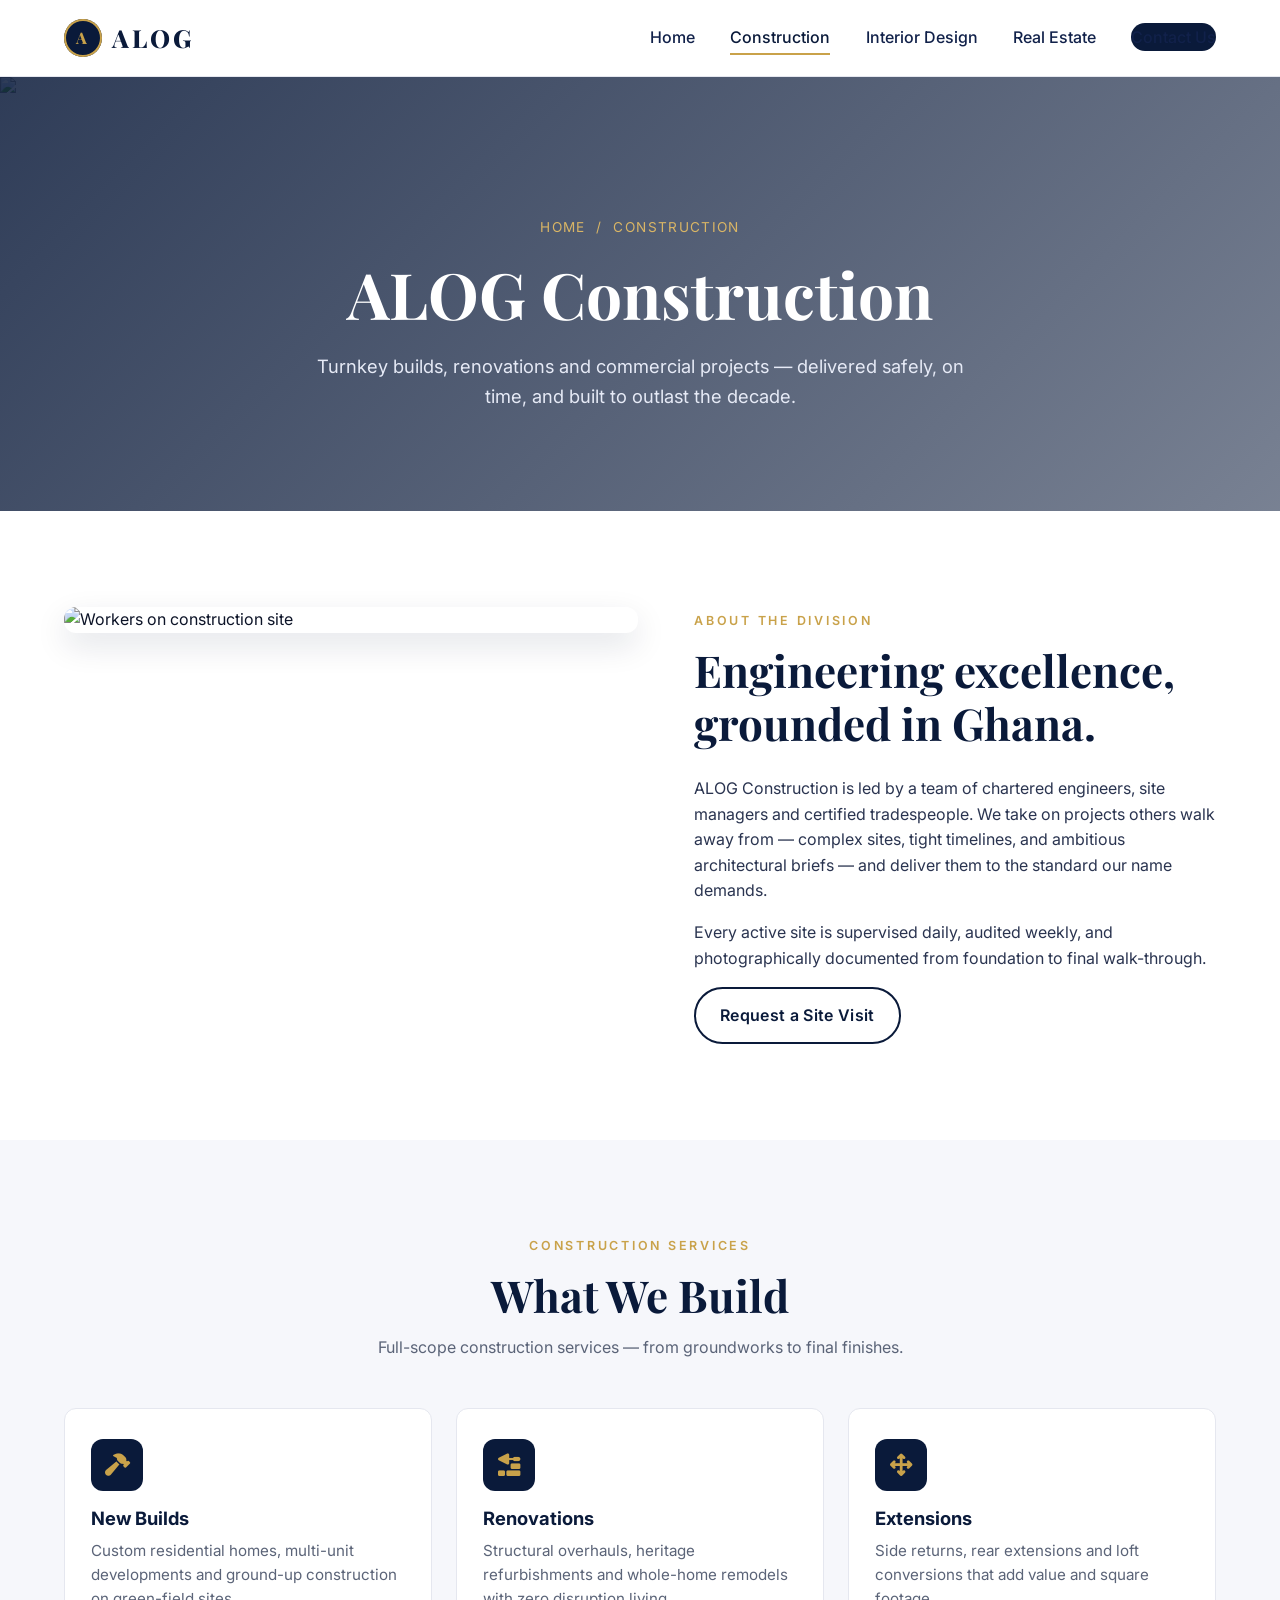
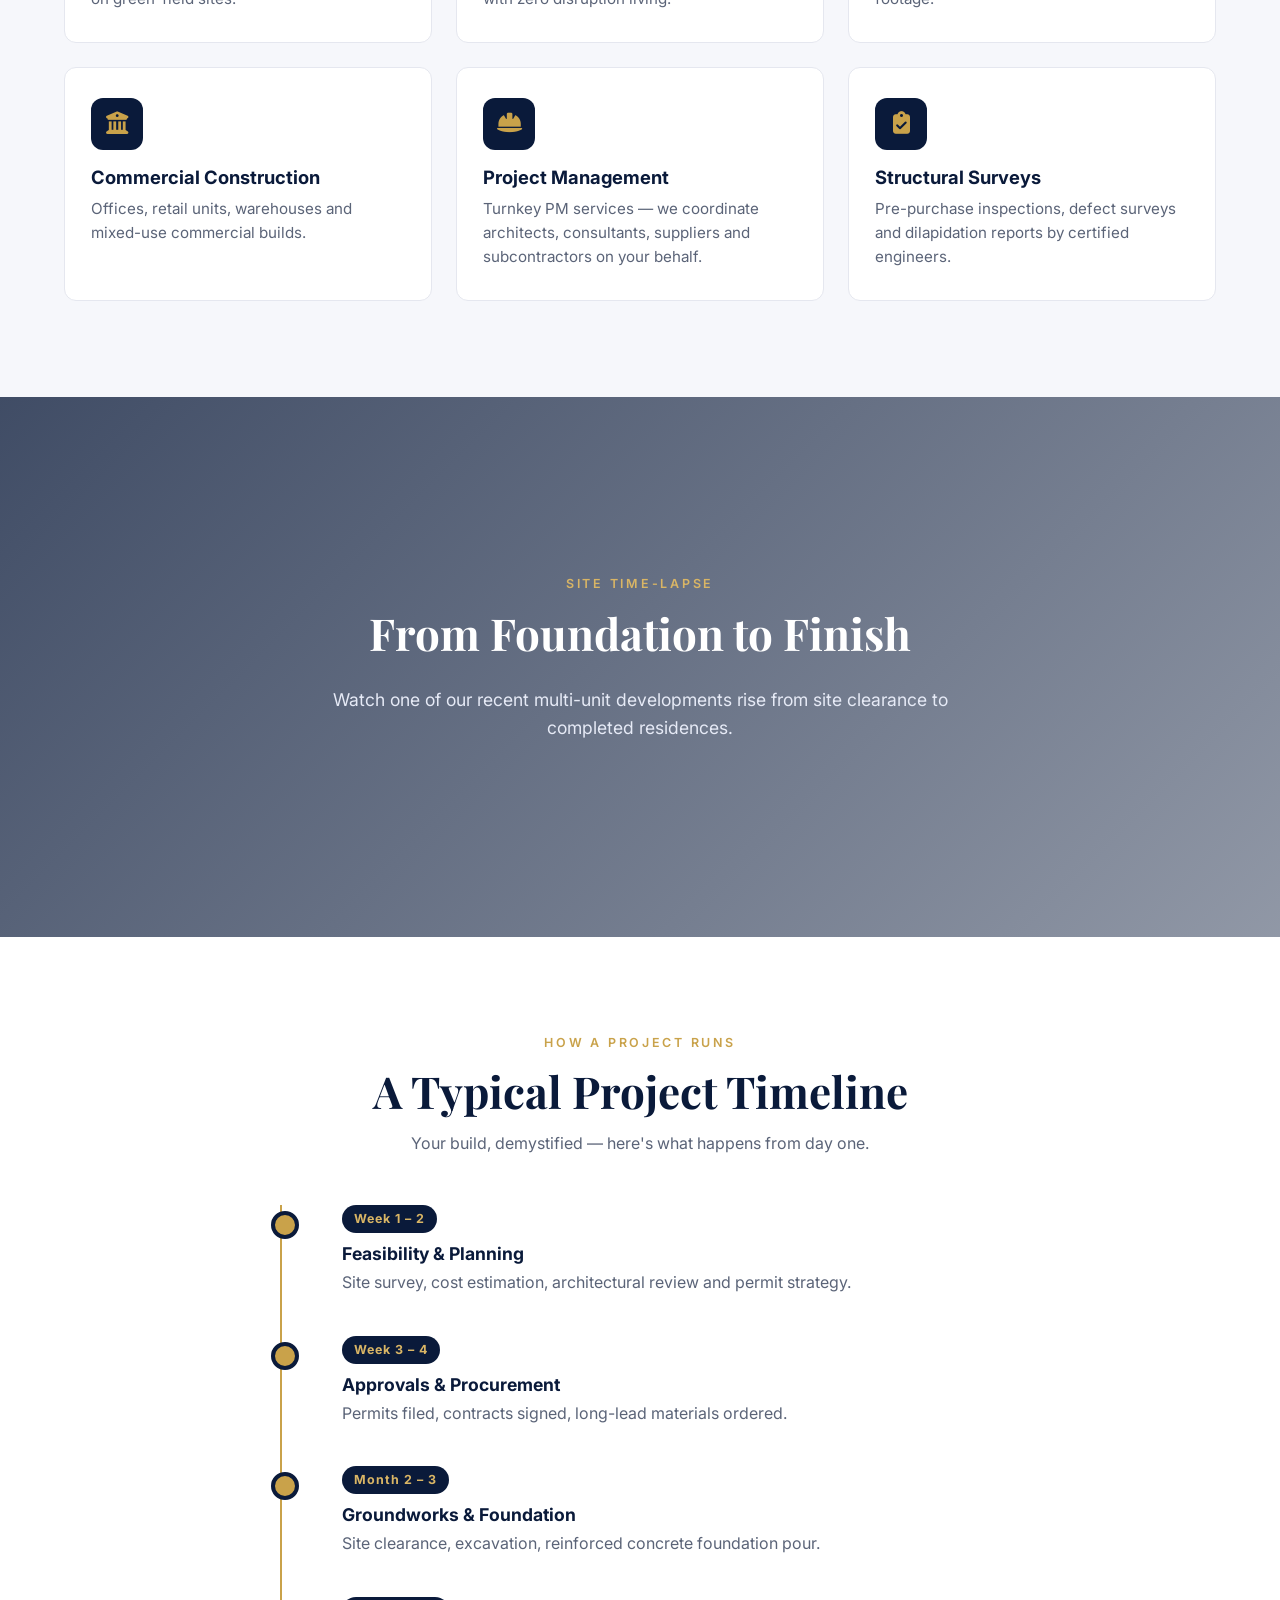
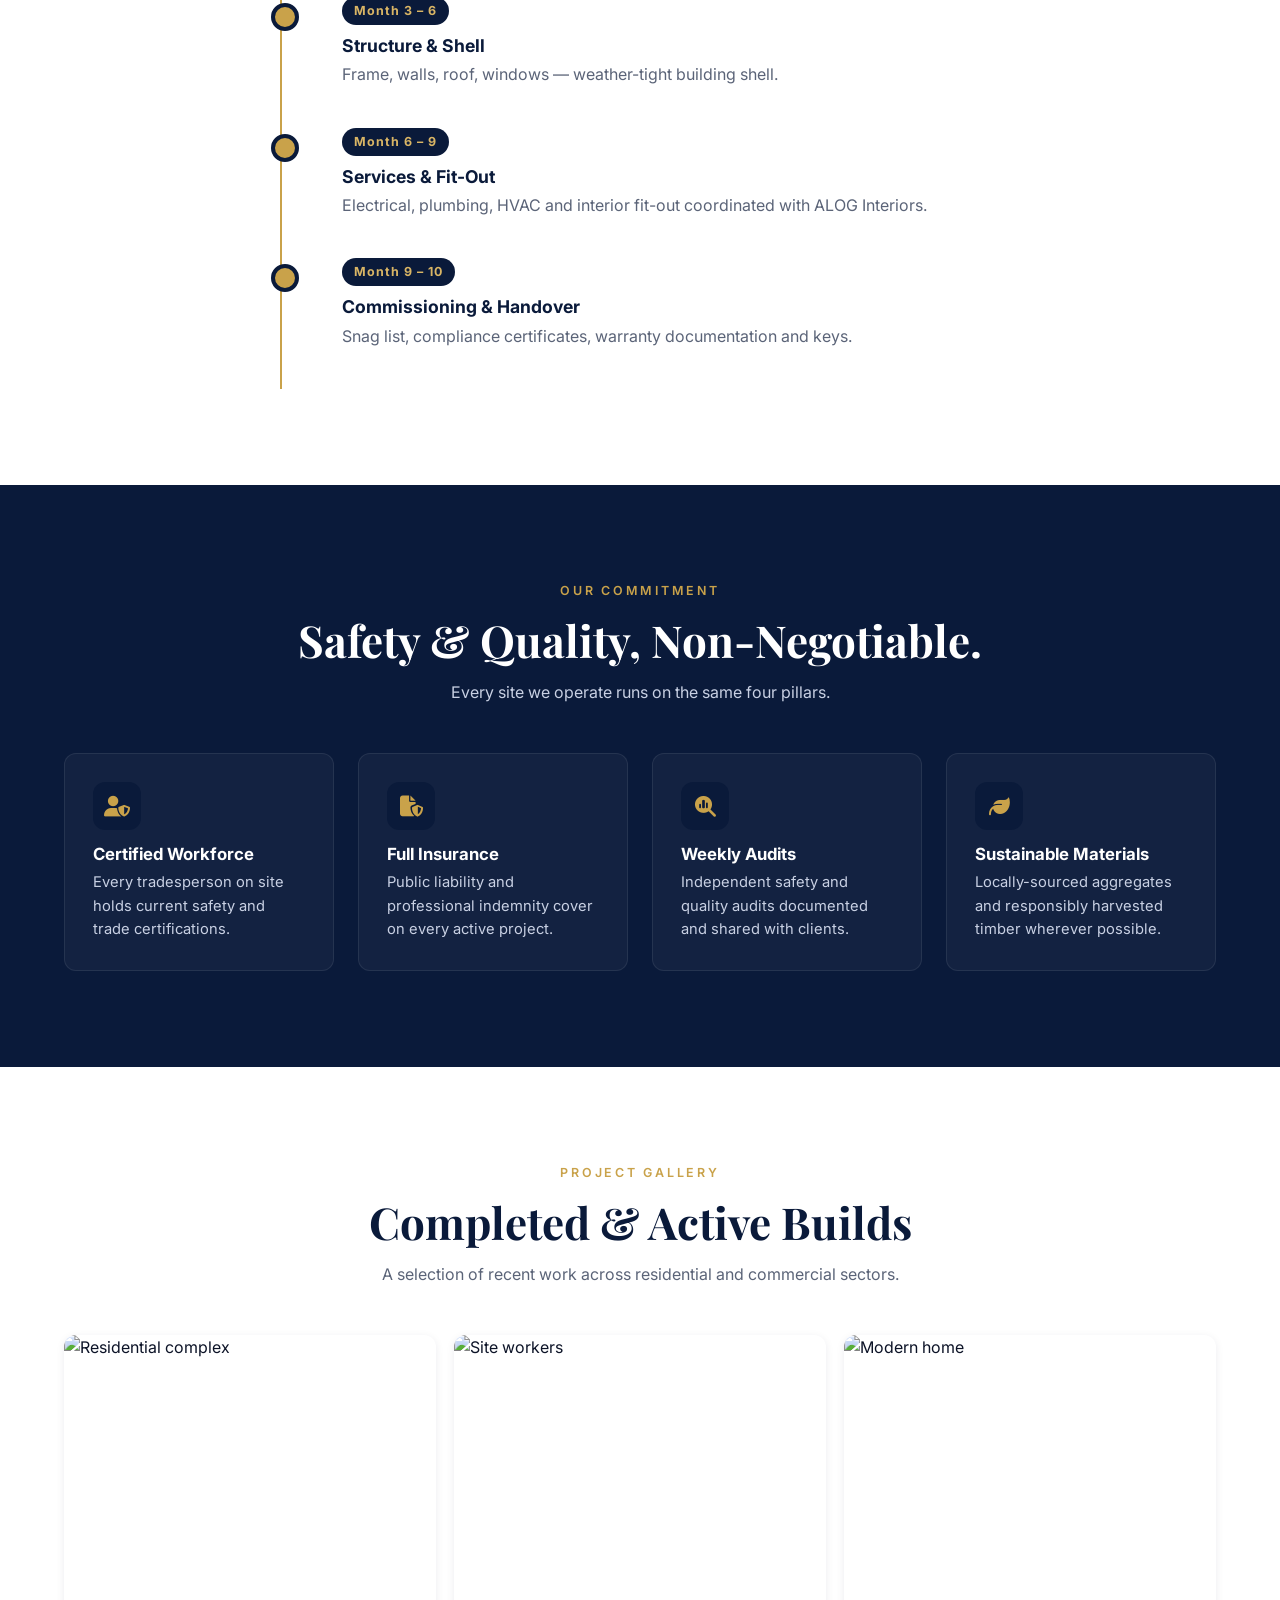
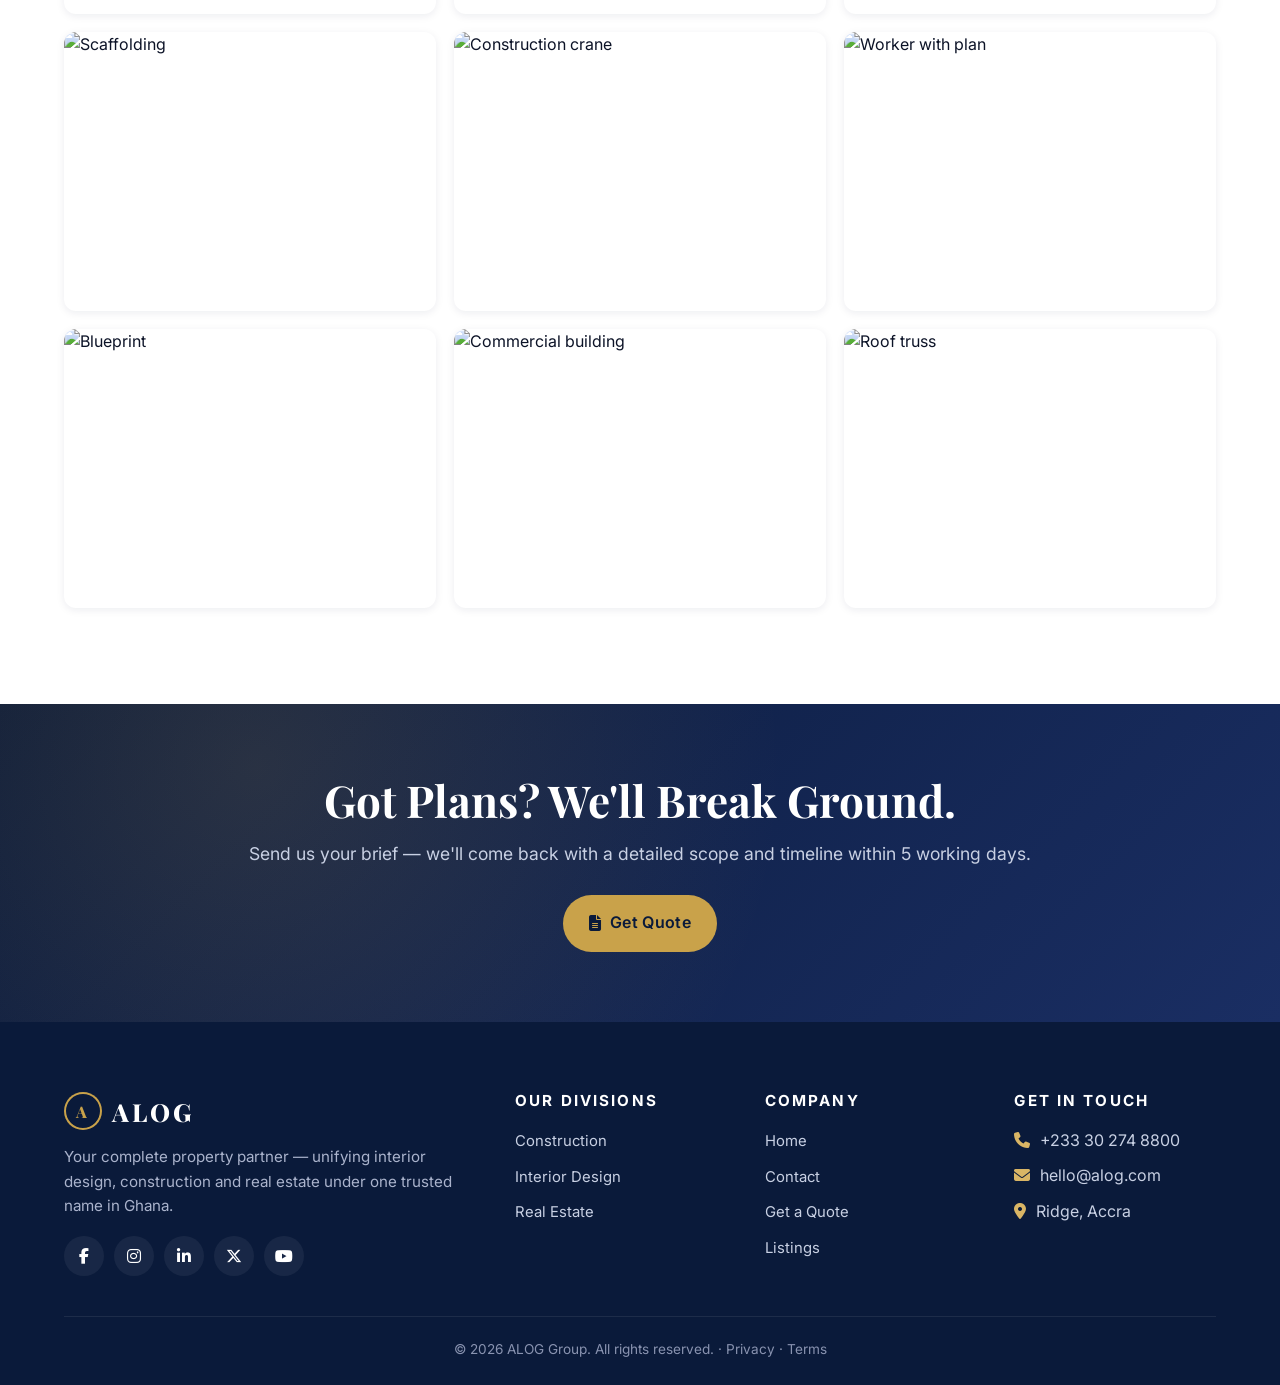
==== commit d1ca7833: "Reorder divisions: Construction, Interior Design, Real Estate" ====
--- a/construction.html
+++ b/construction.html
@@ -19,8 +19,8 @@
       <nav>
         <ul class="nav-links">
           <li><a href="index.html">Home</a></li>
+          <li><a href="construction.html">Construction</a></li>
           <li><a href="interior.html">Interior Design</a></li>
-          <li><a href="construction.html">Construction</a></li>
           <li><a href="realestate.html">Real Estate</a></li>
           <li><a href="contact.html" class="nav-cta">Contact Us</a></li>
         </ul>
@@ -220,8 +220,8 @@
         <div>
           <h4>Our Divisions</h4>
           <ul>
+            <li><a href="construction.html">Construction</a></li>
             <li><a href="interior.html">Interior Design</a></li>
-            <li><a href="construction.html">Construction</a></li>
             <li><a href="realestate.html">Real Estate</a></li>
           </ul>
         </div>
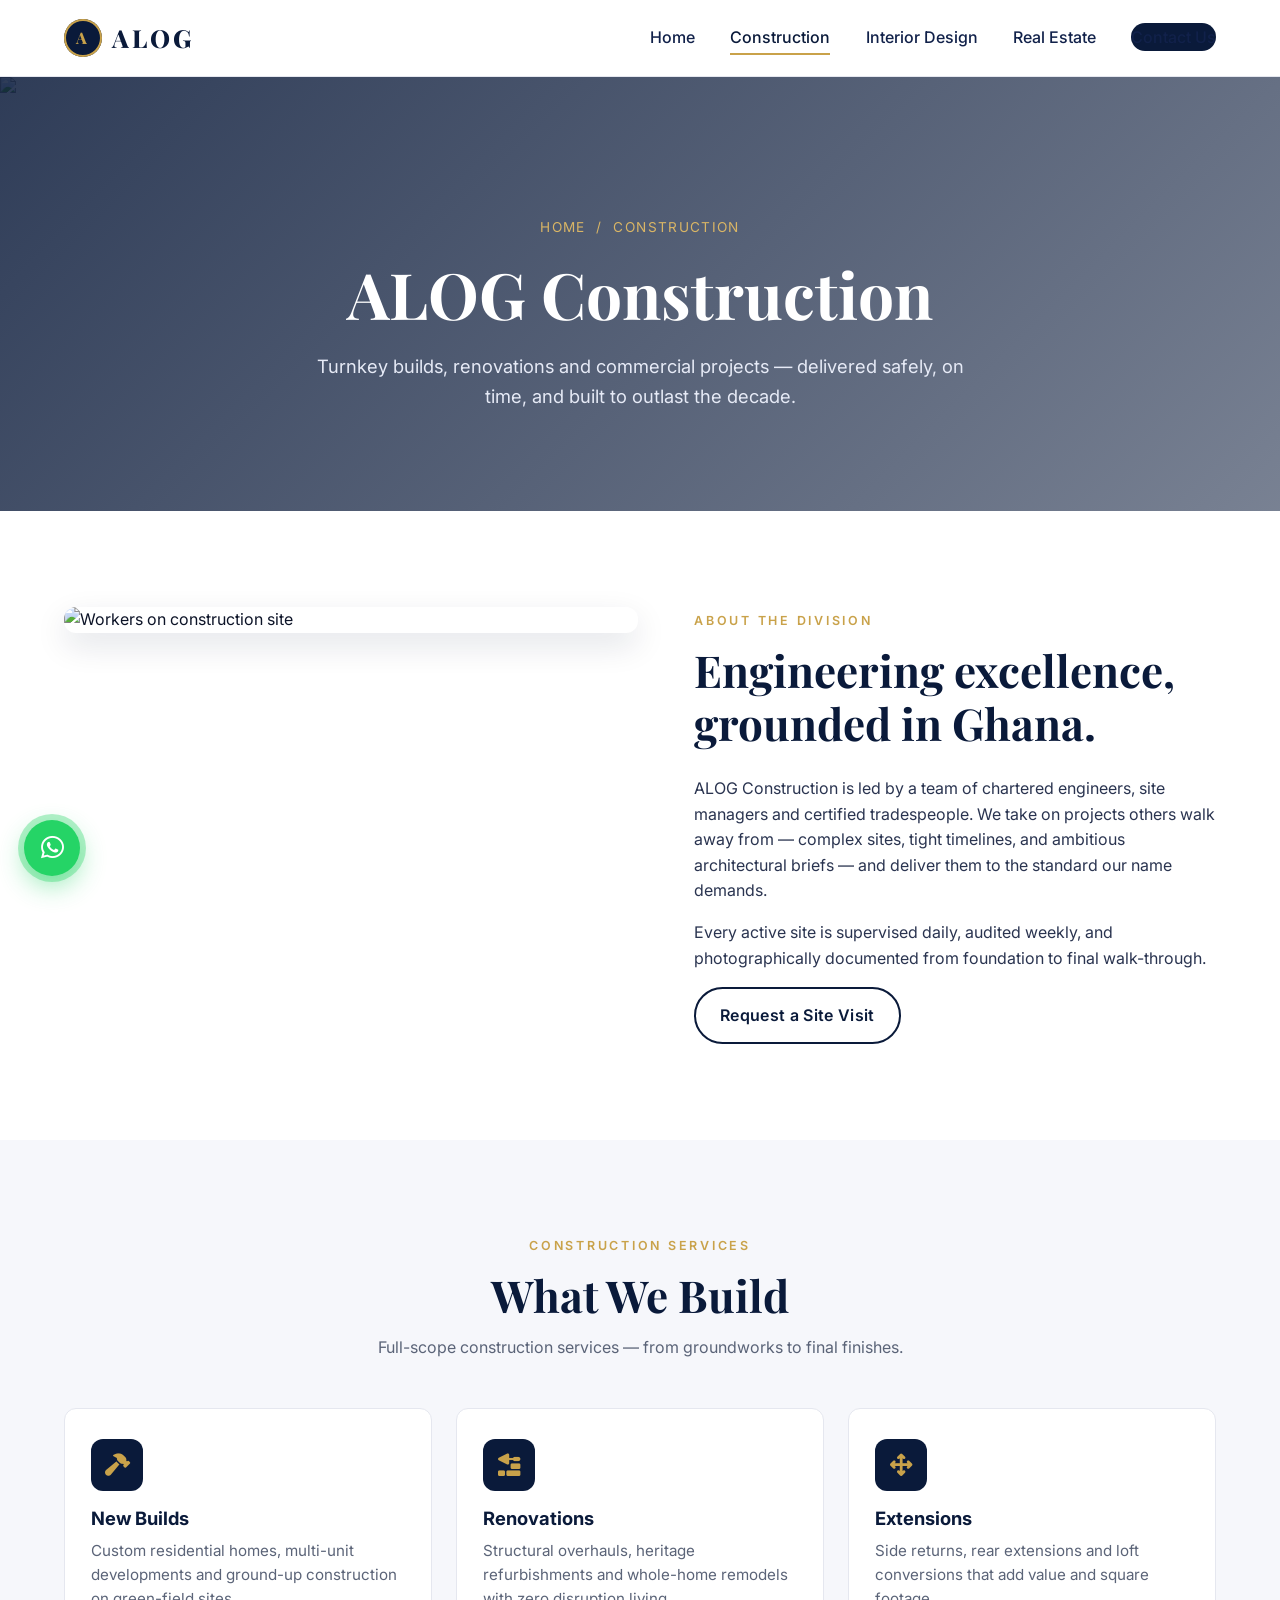
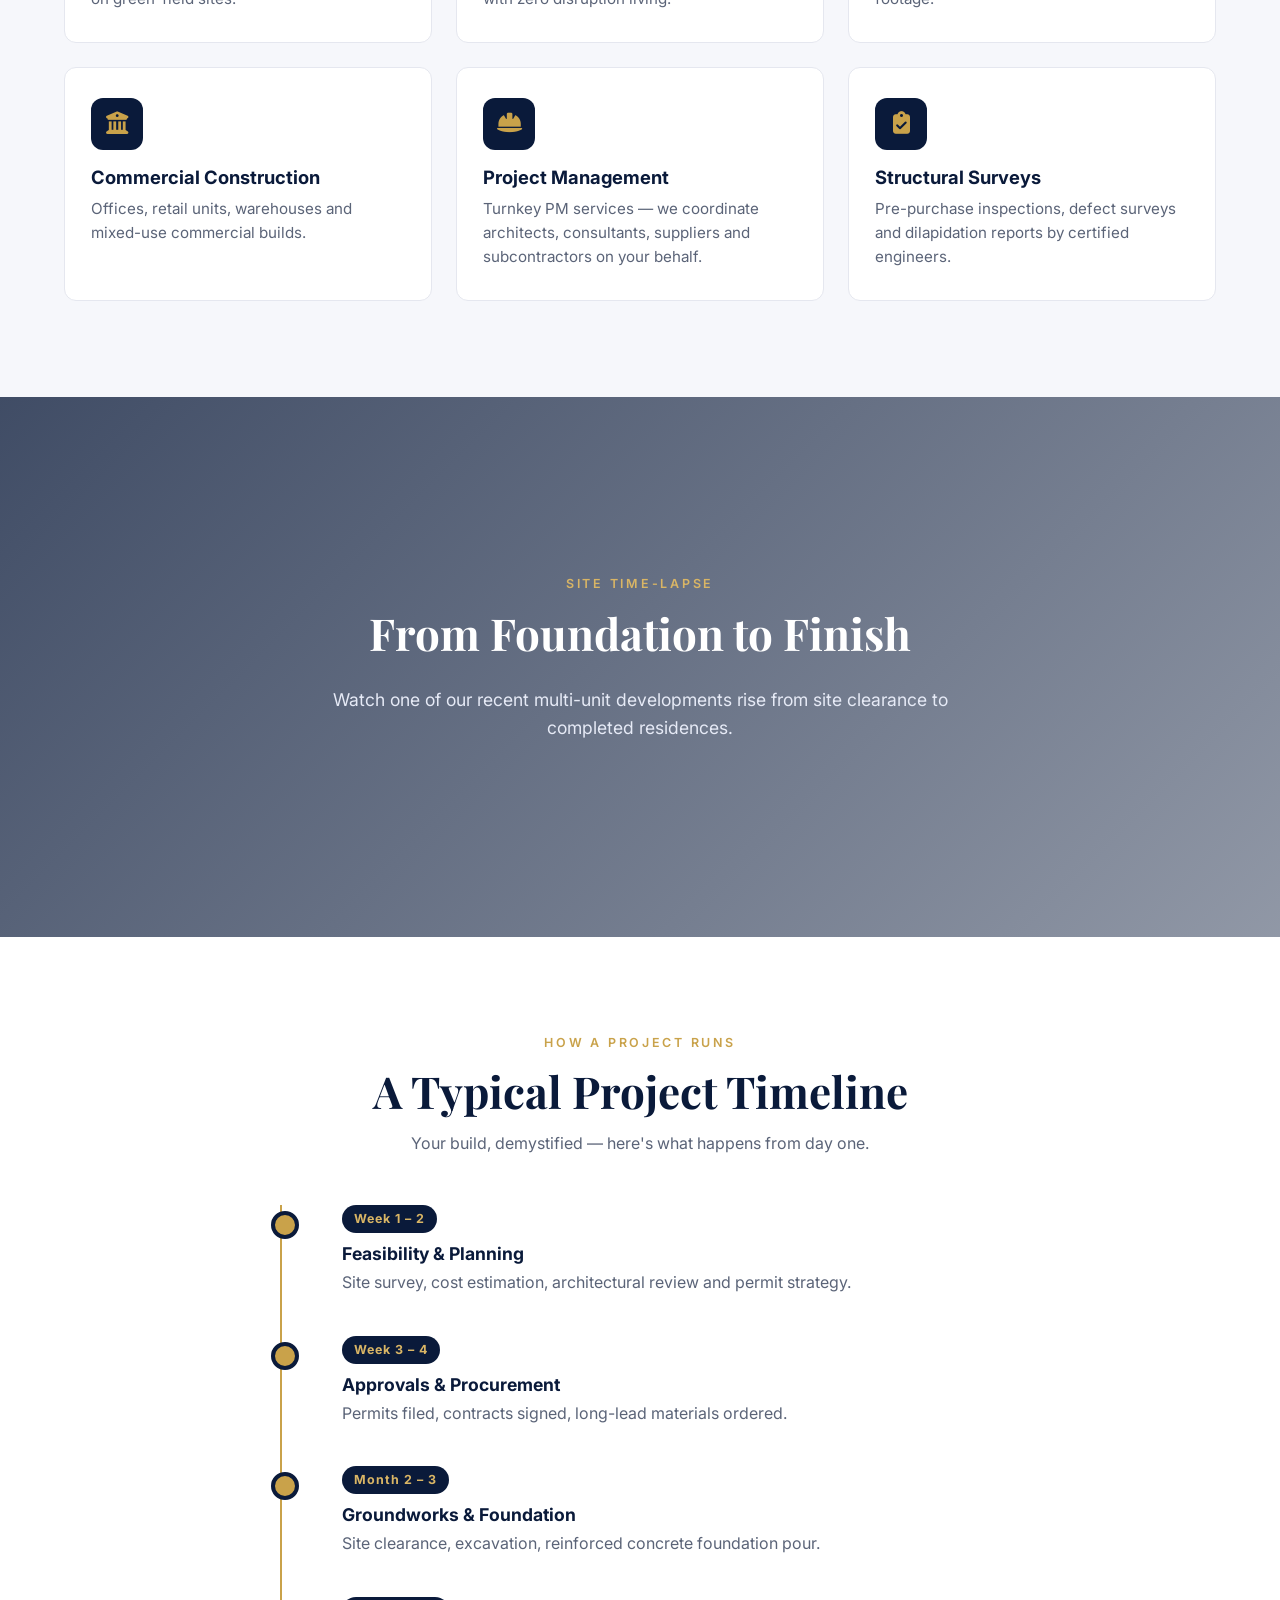
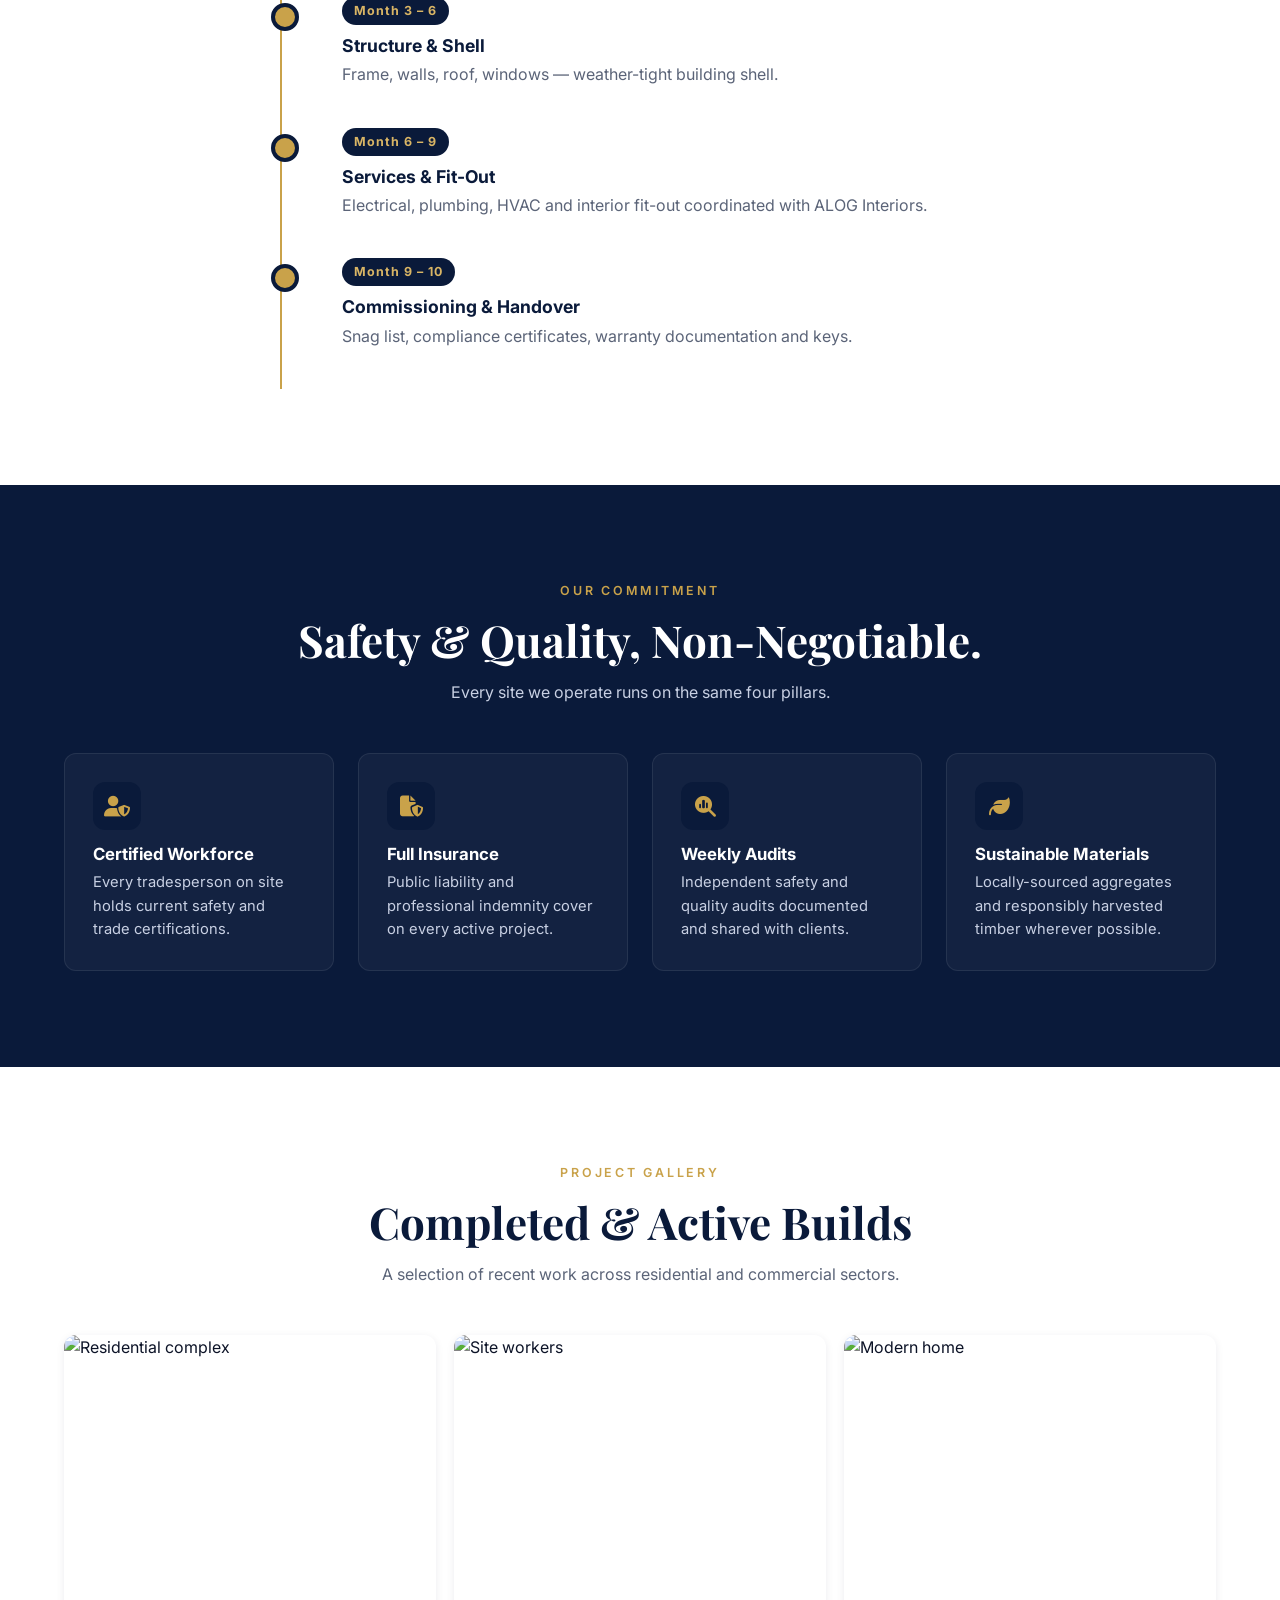
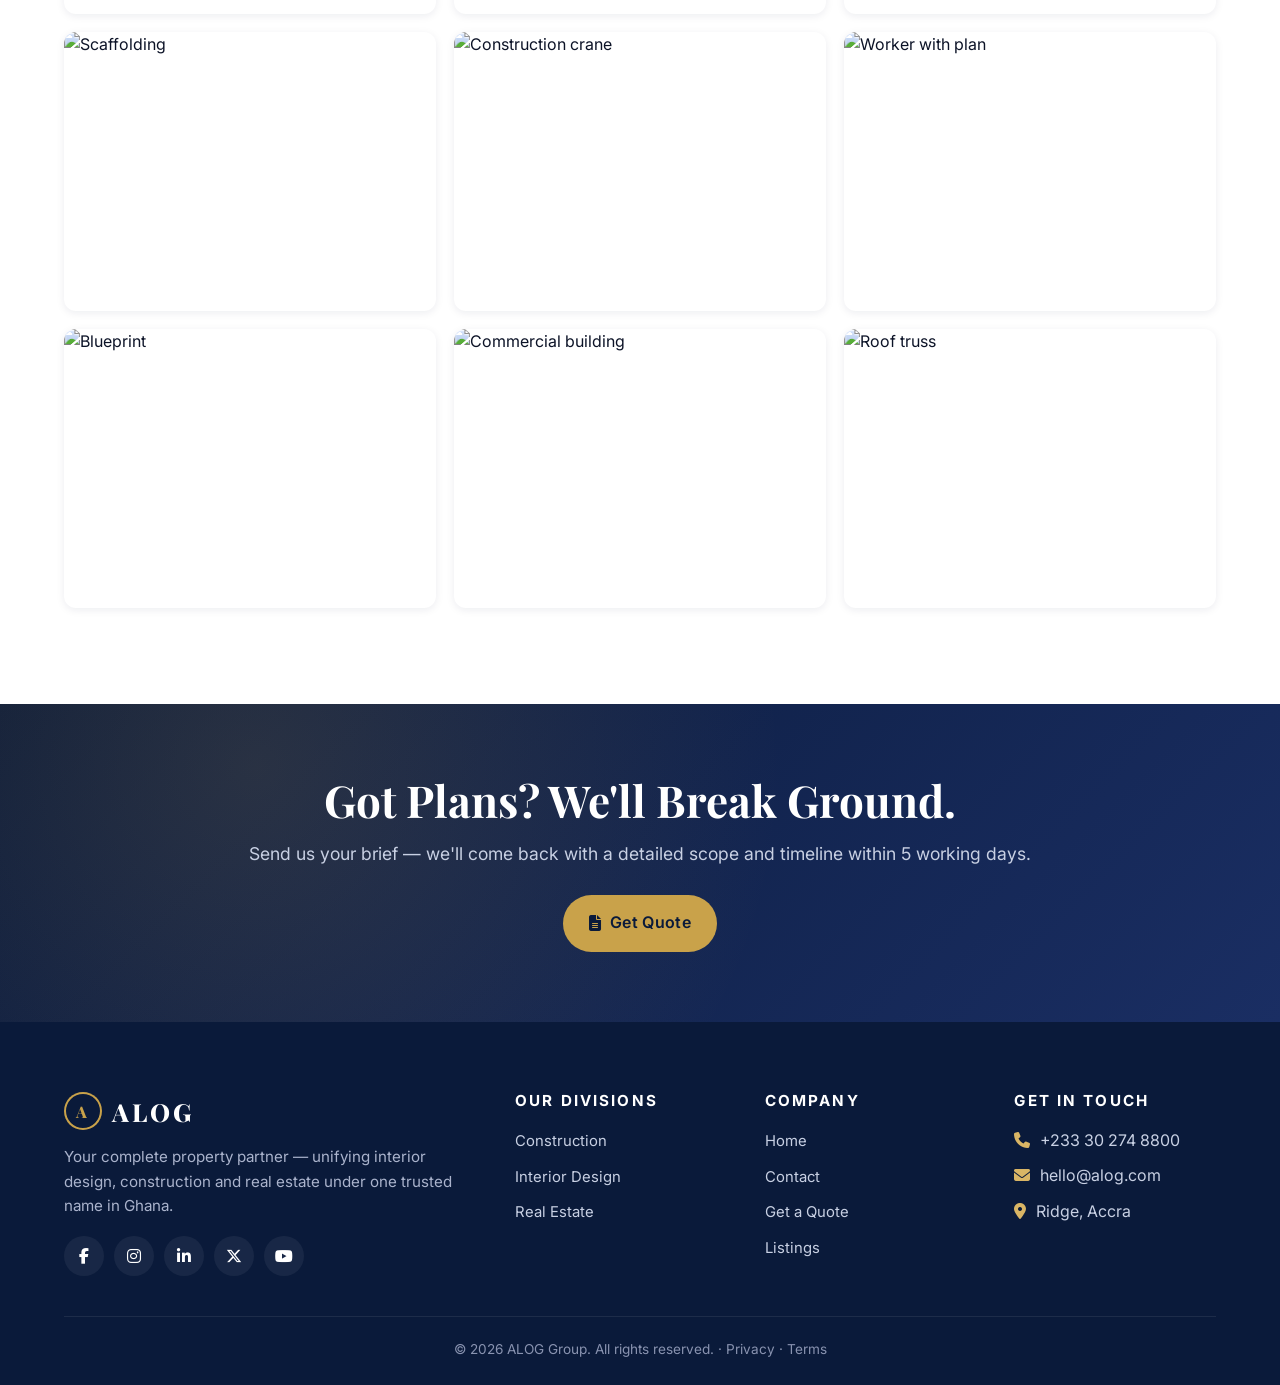
==== commit ac50d3d6: "perf: trim fonts, async FA, lazy images, video metadata; feat: WhatsApp float, testimonials, mortgag" ====
--- a/construction.html
+++ b/construction.html
@@ -7,8 +7,26 @@
   <meta name="description" content="ALOG Construction: new builds, renovations, extensions and commercial projects delivered safely and on schedule across Ghana." />
   <link rel="preconnect" href="https://fonts.googleapis.com" />
   <link rel="preconnect" href="https://fonts.gstatic.com" crossorigin />
-  <link href="https://fonts.googleapis.com/css2?family=Inter:wght@400;500;600;700;800&family=Playfair+Display:wght@600;700;800&display=swap" rel="stylesheet" />
-  <link rel="stylesheet" href="https://cdnjs.cloudflare.com/ajax/libs/font-awesome/6.5.1/css/all.min.css" />
+  <link href="https://fonts.googleapis.com/css2?family=Inter:wght@400;600;700&family=Playfair+Display:wght@700&display=swap" rel="stylesheet" />
+  <link rel="preconnect" href="https://images.unsplash.com" crossorigin />
+  <link rel="stylesheet" href="https://cdnjs.cloudflare.com/ajax/libs/font-awesome/6.5.1/css/all.min.css" media="print" onload="this.media='all'" />
+  <noscript><link rel="stylesheet" href="https://cdnjs.cloudflare.com/ajax/libs/font-awesome/6.5.1/css/all.min.css" /></noscript>
+    <!-- ============ PWA / Mobile install ============ -->
+  <meta name="theme-color" content="#0a1a3a" />
+  <meta name="color-scheme" content="light dark" />
+  <meta name="mobile-web-app-capable" content="yes" />
+  <meta name="apple-mobile-web-app-capable" content="yes" />
+  <meta name="apple-mobile-web-app-status-bar-style" content="black-translucent" />
+  <meta name="apple-mobile-web-app-title" content="ALOG" />
+  <meta name="application-name" content="ALOG" />
+  <meta name="format-detection" content="telephone=yes" />
+  <link rel="manifest" href="manifest.webmanifest" />
+  <link rel="icon" href="favicon.ico" sizes="any" />
+  <link rel="icon" type="image/png" sizes="32x32" href="icons/favicon-32.png" />
+  <link rel="icon" type="image/png" sizes="16x16" href="icons/favicon-16.png" />
+  <link rel="apple-touch-icon" sizes="180x180" href="icons/apple-touch-icon.png" />
+  <meta name="msapplication-TileColor" content="#0a1a3a" />
+  <meta name="msapplication-TileImage" content="icons/icon-192.png" />
   <link rel="stylesheet" href="css/styles.css" />
 </head>
 <body>
@@ -31,7 +49,7 @@
 
   <!-- PAGE HEAD -->
   <section class="page-head">
-    <img src="https://images.unsplash.com/photo-1504307651254-35680f356dfd?auto=format&fit=crop&w=1800&q=80" alt="Construction site" />
+    <img src="https://images.unsplash.com/photo-1504307651254-35680f356dfd?auto=format&fit=crop&w=1800&q=80" alt="Construction site"  fetchpriority="high" decoding="async" />
     <div class="container reveal">
       <div class="breadcrumb"><a href="index.html">Home</a> &nbsp;/&nbsp; Construction</div>
       <h1>ALOG Construction</h1>
@@ -44,7 +62,7 @@
     <div class="container">
       <div class="contact-grid">
         <div class="reveal">
-          <img src="https://images.unsplash.com/photo-1541888946425-d81bb19240f5?auto=format&fit=crop&w=900&q=80" alt="Workers on construction site" style="border-radius: var(--radius-md); box-shadow: var(--shadow-md);" />
+          <img src="https://images.unsplash.com/photo-1541888946425-d81bb19240f5?auto=format&fit=crop&w=900&q=80" alt="Workers on construction site" style="border-radius: var(--radius-md); box-shadow: var(--shadow-md);"  loading="lazy" decoding="async" />
         </div>
         <div class="reveal">
           <span class="eyebrow">About the Division</span>
@@ -79,7 +97,7 @@
 
   <!-- VIDEO BAND -->
   <section class="video-band">
-    <video autoplay muted loop playsinline poster="https://images.unsplash.com/photo-1503387762-592deb58ef4e?auto=format&fit=crop&w=1600&q=80">
+    <video autoplay muted loop playsinline preload="metadata" poster="https://images.unsplash.com/photo-1503387762-592deb58ef4e?auto=format&fit=crop&w=1600&q=80">
       <source src="https://cdn.pixabay.com/video/2020/05/25/40432-425318344_large.mp4" type="video/mp4" />
     </video>
     <div class="overlay reveal">
@@ -154,39 +172,39 @@
 
       <div class="gallery reveal">
         <div class="gallery-item" data-lightbox="https://images.unsplash.com/photo-1503387762-592deb58ef4e?auto=format&fit=crop&w=1400&q=80">
-          <img src="https://images.unsplash.com/photo-1503387762-592deb58ef4e?auto=format&fit=crop&w=800&q=80" alt="Residential complex" />
+          <img src="https://images.unsplash.com/photo-1503387762-592deb58ef4e?auto=format&fit=crop&w=800&q=80" alt="Residential complex"  loading="lazy" decoding="async" />
           <div class="cap"><h4>Luxury Residential Complex</h4><small>Completed 2024 · 12 units · East Legon</small></div>
         </div>
         <div class="gallery-item" data-lightbox="https://images.unsplash.com/photo-1581094794329-c8112a89af12?auto=format&fit=crop&w=1400&q=80">
-          <img src="https://images.unsplash.com/photo-1581094794329-c8112a89af12?auto=format&fit=crop&w=800&q=80" alt="Site workers" />
+          <img src="https://images.unsplash.com/photo-1581094794329-c8112a89af12?auto=format&fit=crop&w=800&q=80" alt="Site workers"  loading="lazy" decoding="async" />
           <div class="cap"><h4>High-Rise Commercial Frame</h4><small>Active · Airport City, Accra</small></div>
         </div>
         <div class="gallery-item" data-lightbox="https://images.unsplash.com/photo-1516156008625-3a9d6067fab5?auto=format&fit=crop&w=1400&q=80">
-          <img src="https://images.unsplash.com/photo-1516156008625-3a9d6067fab5?auto=format&fit=crop&w=800&q=80" alt="Modern home" />
+          <img src="https://images.unsplash.com/photo-1516156008625-3a9d6067fab5?auto=format&fit=crop&w=800&q=80" alt="Modern home"  loading="lazy" decoding="async" />
           <div class="cap"><h4>Custom Family Residence</h4><small>Completed 2023 · Trasacco Valley</small></div>
         </div>
         <div class="gallery-item" data-lightbox="https://images.unsplash.com/photo-1581858726788-75bc0f6a952d?auto=format&fit=crop&w=1400&q=80">
-          <img src="https://images.unsplash.com/photo-1581858726788-75bc0f6a952d?auto=format&fit=crop&w=800&q=80" alt="Scaffolding" />
+          <img src="https://images.unsplash.com/photo-1581858726788-75bc0f6a952d?auto=format&fit=crop&w=800&q=80" alt="Scaffolding"  loading="lazy" decoding="async" />
           <div class="cap"><h4>Heritage Renovation</h4><small>Completed 2024 · Osu</small></div>
         </div>
         <div class="gallery-item" data-lightbox="https://images.unsplash.com/photo-1504307651254-35680f356dfd?auto=format&fit=crop&w=1400&q=80">
-          <img src="https://images.unsplash.com/photo-1504307651254-35680f356dfd?auto=format&fit=crop&w=800&q=80" alt="Construction crane" />
+          <img src="https://images.unsplash.com/photo-1504307651254-35680f356dfd?auto=format&fit=crop&w=800&q=80" alt="Construction crane"  loading="lazy" decoding="async" />
           <div class="cap"><h4>Mixed-Use Development</h4><small>Active · Cantonments</small></div>
         </div>
         <div class="gallery-item" data-lightbox="https://images.unsplash.com/photo-1590725175785-de25b5bc77fa?auto=format&fit=crop&w=1400&q=80">
-          <img src="https://images.unsplash.com/photo-1590725175785-de25b5bc77fa?auto=format&fit=crop&w=800&q=80" alt="Worker with plan" />
+          <img src="https://images.unsplash.com/photo-1590725175785-de25b5bc77fa?auto=format&fit=crop&w=800&q=80" alt="Worker with plan"  loading="lazy" decoding="async" />
           <div class="cap"><h4>Office Tower Fit-Out</h4><small>Completed 2024 · Ridge</small></div>
         </div>
         <div class="gallery-item" data-lightbox="https://images.unsplash.com/photo-1599707367072-cd6ada2e0c36?auto=format&fit=crop&w=1400&q=80">
-          <img src="https://images.unsplash.com/photo-1599707367072-cd6ada2e0c36?auto=format&fit=crop&w=800&q=80" alt="Blueprint" />
+          <img src="https://images.unsplash.com/photo-1599707367072-cd6ada2e0c36?auto=format&fit=crop&w=800&q=80" alt="Blueprint"  loading="lazy" decoding="async" />
           <div class="cap"><h4>School Extension Build</h4><small>Completed 2023 · Tema</small></div>
         </div>
         <div class="gallery-item" data-lightbox="https://images.unsplash.com/photo-1522708323590-d24dbb6b0267?auto=format&fit=crop&w=1400&q=80">
-          <img src="https://images.unsplash.com/photo-1522708323590-d24dbb6b0267?auto=format&fit=crop&w=800&q=80" alt="Commercial building" />
+          <img src="https://images.unsplash.com/photo-1522708323590-d24dbb6b0267?auto=format&fit=crop&w=800&q=80" alt="Commercial building"  loading="lazy" decoding="async" />
           <div class="cap"><h4>HQ Headquarters Build</h4><small>Completed 2025 · Cantonments</small></div>
         </div>
         <div class="gallery-item" data-lightbox="https://images.unsplash.com/photo-1507089947368-19c1da9775ae?auto=format&fit=crop&w=1400&q=80">
-          <img src="https://images.unsplash.com/photo-1507089947368-19c1da9775ae?auto=format&fit=crop&w=800&q=80" alt="Roof truss" />
+          <img src="https://images.unsplash.com/photo-1507089947368-19c1da9775ae?auto=format&fit=crop&w=800&q=80" alt="Roof truss"  loading="lazy" decoding="async" />
           <div class="cap"><h4>Warehouse Facility</h4><small>Completed 2024 · Tema Port</small></div>
         </div>
       </div>
@@ -247,6 +265,10 @@
     </div>
   </footer>
 
+  <a class="wa-float" href="https://wa.me/233241234567?text=Hi%20ALOG%2C%20I%27d%20like%20to%20enquire%20about%20your%20construction%20services." target="_blank" rel="noopener" aria-label="Chat with ALOG on WhatsApp">
+    <i class="fa-brands fa-whatsapp"></i>
+    <span class="wa-label">Chat with us</span>
+  </a>
   <button class="to-top" aria-label="Back to top"><i class="fa-solid fa-arrow-up"></i></button>
   <script src="js/main.js"></script>
 </body>
--- a/css/styles.css
+++ b/css/styles.css
@@ -28,7 +28,11 @@
 }
 
 * { box-sizing: border-box; }
-html { scroll-behavior: smooth; }
+html {
+  scroll-behavior: smooth;
+  -webkit-text-size-adjust: 100%;
+  -webkit-tap-highlight-color: transparent;
+}
 body {
   margin: 0;
   font-family: "Inter", "Segoe UI", system-ui, -apple-system, "Helvetica Neue", Arial, sans-serif;
@@ -36,6 +40,20 @@
   background: var(--white);
   line-height: 1.6;
   -webkit-font-smoothing: antialiased;
+  /* Safe-area insets for iPhone notches & Android gesture bars */
+  padding: env(safe-area-inset-top) env(safe-area-inset-right) env(safe-area-inset-bottom) env(safe-area-inset-left);
+  overscroll-behavior-y: none;
+}
+/* Respect safe-area on sticky nav too */
+.nav { padding-top: env(safe-area-inset-top); }
+/* Standalone / installed PWA — slightly tighten top spacing */
+@media (display-mode: standalone) {
+  .nav { background: rgba(255,255,255,.96); }
+}
+/* Make tap targets comfortably large on touch devices */
+@media (hover: none) and (pointer: coarse) {
+  .btn, .nav-links a, .hamburger, .svc-card, .prop-card, .to-top { min-height: 44px; }
+  input, select, textarea { font-size: 16px; } /* prevents iOS auto-zoom on focus */
 }
 
 img, video { max-width: 100%; display: block; }
@@ -698,6 +716,204 @@
 }
 .to-top.visible { opacity: 1; transform: translateY(0); pointer-events: auto; }
 .to-top:hover { background: var(--gold-500); color: var(--navy-900); }
+
+/* ---------- Floating WhatsApp ---------- */
+.wa-float {
+  position: fixed;
+  left: 24px; bottom: 24px;
+  width: 56px; height: 56px;
+  background: #25D366;
+  color: #fff;
+  border-radius: 50%;
+  display: grid; place-items: center;
+  box-shadow: 0 10px 26px rgba(37, 211, 102, .45);
+  z-index: 99;
+  font-size: 26px;
+  transition: transform .25s var(--ease), box-shadow .25s var(--ease);
+}
+.wa-float::before {
+  content: "";
+  position: absolute;
+  inset: -6px;
+  border-radius: 50%;
+  background: rgba(37, 211, 102, .35);
+  animation: waPulse 2.2s ease-out infinite;
+  z-index: -1;
+}
+.wa-float:hover { transform: scale(1.08); box-shadow: 0 14px 32px rgba(37, 211, 102, .6); }
+.wa-float .wa-label {
+  position: absolute;
+  right: calc(100% + 10px);
+  background: var(--navy-900);
+  color: var(--white);
+  font-size: 13px;
+  font-weight: 600;
+  padding: 6px 12px;
+  border-radius: 6px;
+  white-space: nowrap;
+  opacity: 0;
+  transform: translateX(6px);
+  transition: all .25s var(--ease);
+  pointer-events: none;
+}
+.wa-float:hover .wa-label { opacity: 1; transform: translateX(0); }
+@keyframes waPulse {
+  0% { transform: scale(1); opacity: .7; }
+  100% { transform: scale(1.8); opacity: 0; }
+}
+@media (max-width: 640px) {
+  .wa-float { width: 52px; height: 52px; font-size: 24px; left: 16px; bottom: 16px; }
+  .wa-float .wa-label { display: none; }
+}
+
+/* ---------- Testimonials ---------- */
+.testimonials {
+  display: grid;
+  grid-template-columns: repeat(3, 1fr);
+  gap: 28px;
+  margin-top: 40px;
+}
+@media (max-width: 900px) { .testimonials { grid-template-columns: 1fr; } }
+.testimonial {
+  background: var(--white);
+  border-radius: var(--radius-md);
+  padding: 32px 28px;
+  box-shadow: var(--shadow-sm);
+  border: 1px solid var(--line);
+  position: relative;
+  transition: transform .3s var(--ease), box-shadow .3s var(--ease);
+}
+.testimonial:hover { transform: translateY(-6px); box-shadow: var(--shadow-md); }
+.testimonial .quote-mark {
+  font-family: "Playfair Display", serif;
+  font-size: 64px;
+  line-height: 1;
+  color: var(--gold-400);
+  position: absolute;
+  top: 10px; right: 22px;
+  opacity: .35;
+}
+.testimonial .stars {
+  color: var(--gold-500);
+  margin-bottom: 14px;
+  font-size: 14px;
+  letter-spacing: 2px;
+}
+.testimonial blockquote {
+  margin: 0 0 22px;
+  font-size: 15px;
+  line-height: 1.7;
+  color: var(--ink);
+}
+.testimonial .person {
+  display: flex;
+  align-items: center;
+  gap: 14px;
+  border-top: 1px solid var(--line);
+  padding-top: 18px;
+}
+.testimonial .person img {
+  width: 48px; height: 48px;
+  border-radius: 50%;
+  object-fit: cover;
+}
+.testimonial .person h5 {
+  margin: 0;
+  font-size: 15px;
+  color: var(--navy-900);
+}
+.testimonial .person small {
+  color: var(--muted);
+  font-size: 12px;
+}
+
+/* ---------- Mortgage Calculator ---------- */
+.calc-wrap {
+  display: grid;
+  grid-template-columns: 1.1fr .9fr;
+  gap: 36px;
+  background: var(--white);
+  border-radius: var(--radius-lg);
+  padding: 40px;
+  box-shadow: var(--shadow-md);
+  border: 1px solid var(--line);
+  margin-top: 28px;
+}
+@media (max-width: 900px) { .calc-wrap { grid-template-columns: 1fr; padding: 26px; } }
+.calc-wrap h3 { margin-top: 0; color: var(--navy-900); }
+.calc-wrap .calc-row {
+  display: flex;
+  flex-direction: column;
+  gap: 6px;
+  margin-bottom: 18px;
+}
+.calc-wrap label {
+  font-size: 13px;
+  font-weight: 600;
+  color: var(--navy-900);
+  display: flex;
+  justify-content: space-between;
+}
+.calc-wrap label .value {
+  color: var(--gold-500);
+  font-family: "Playfair Display", serif;
+  font-size: 18px;
+}
+.calc-wrap input[type="number"] {
+  padding: 12px 14px;
+  border: 1px solid var(--line);
+  border-radius: var(--radius-sm);
+  font-size: 15px;
+  font-family: inherit;
+  background: var(--bg-alt);
+  transition: border .2s var(--ease);
+}
+.calc-wrap input[type="number"]:focus {
+  outline: none;
+  border-color: var(--gold-500);
+  background: var(--white);
+}
+.calc-wrap input[type="range"] {
+  width: 100%;
+  accent-color: var(--gold-500);
+}
+.calc-result {
+  background: linear-gradient(135deg, var(--navy-900), var(--navy-700));
+  color: var(--white);
+  border-radius: var(--radius-md);
+  padding: 32px 28px;
+  display: flex;
+  flex-direction: column;
+  justify-content: center;
+  position: relative;
+  overflow: hidden;
+}
+.calc-result::before {
+  content: "";
+  position: absolute;
+  top: -60px; right: -60px;
+  width: 180px; height: 180px;
+  background: radial-gradient(circle, var(--gold-500) 0%, transparent 70%);
+  opacity: .3;
+}
+.calc-result .eyebrow { color: var(--gold-400); }
+.calc-result .monthly {
+  font-family: "Playfair Display", serif;
+  font-size: 48px;
+  line-height: 1.1;
+  margin: 14px 0 6px;
+  color: var(--gold-300);
+}
+.calc-result .sub { color: rgba(255,255,255,.7); font-size: 13px; margin-bottom: 24px; }
+.calc-result .breakdown { display: grid; gap: 10px; font-size: 14px; }
+.calc-result .breakdown div {
+  display: flex;
+  justify-content: space-between;
+  padding: 8px 0;
+  border-bottom: 1px solid rgba(255,255,255,.12);
+}
+.calc-result .breakdown div:last-child { border-bottom: 0; }
+.calc-result .breakdown span:last-child { font-weight: 600; color: var(--white); }
 
 /* ---------- Lightbox ---------- */
 .lightbox {
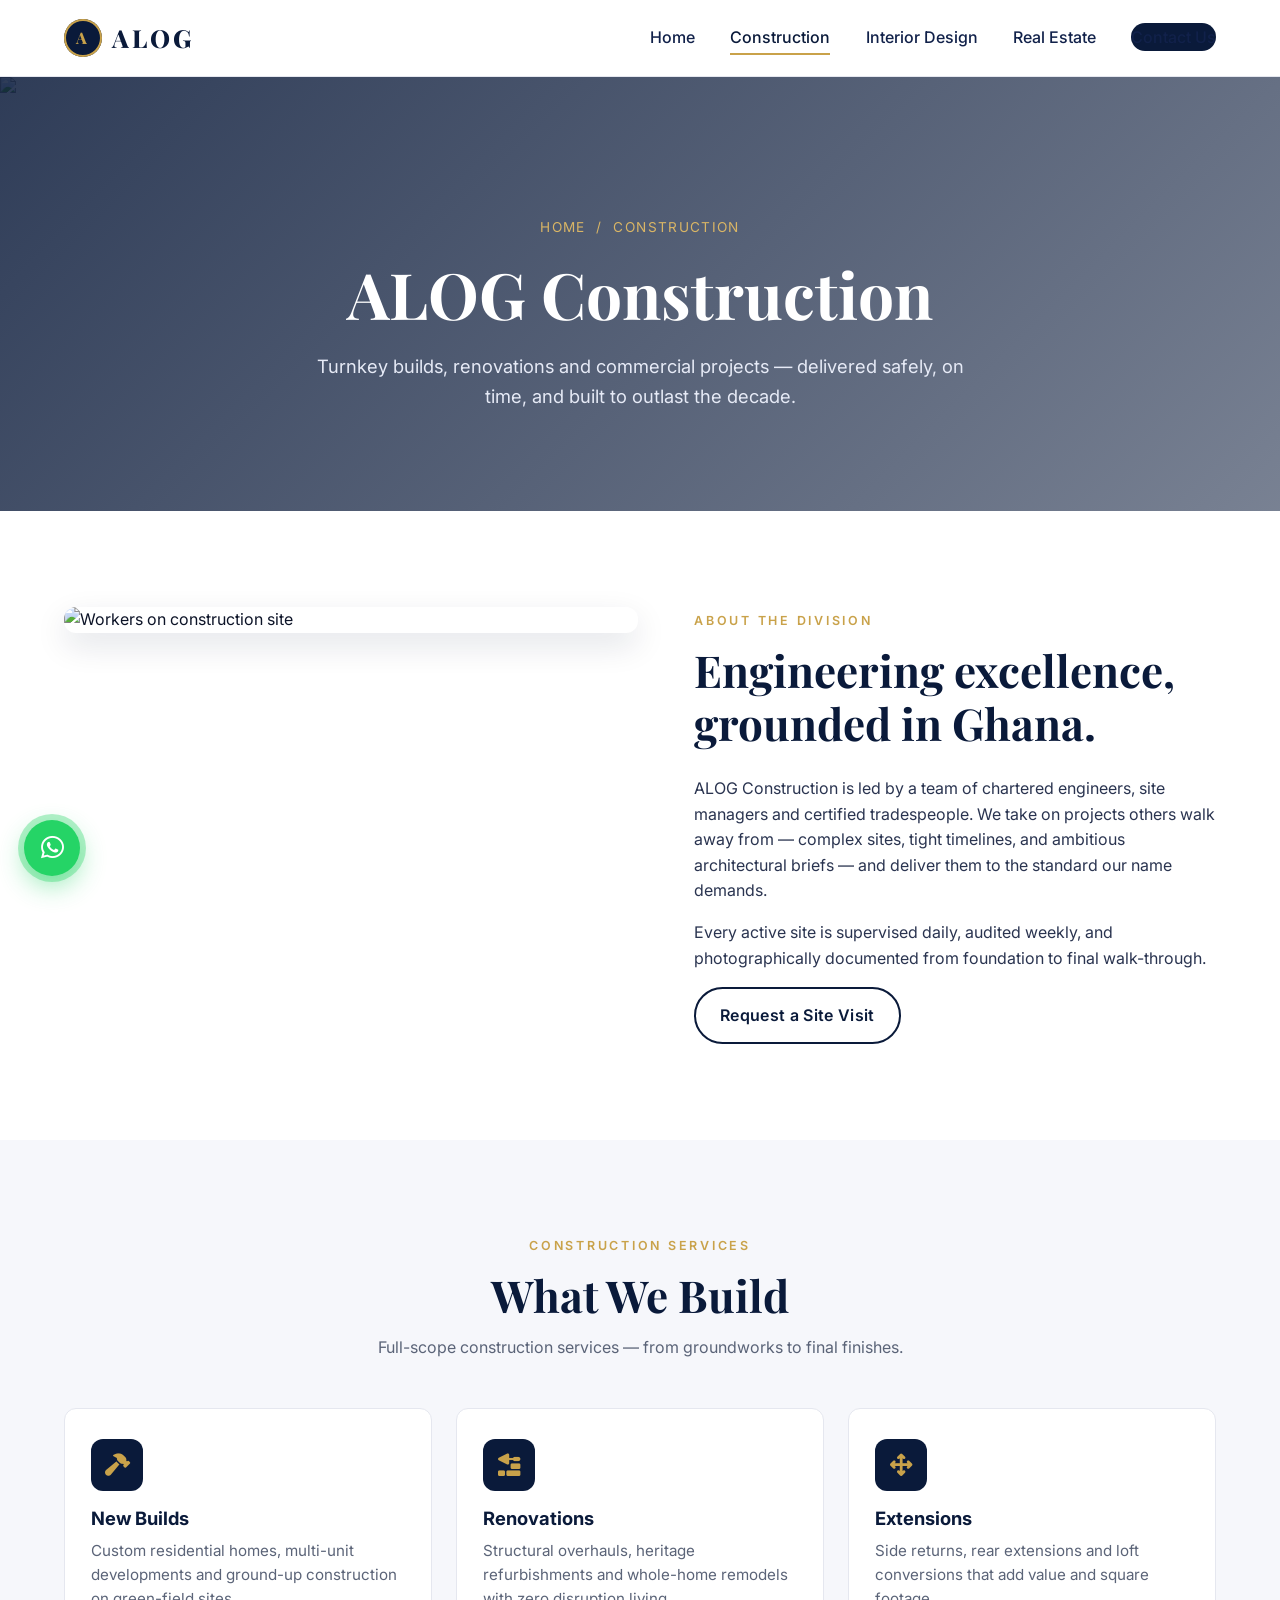
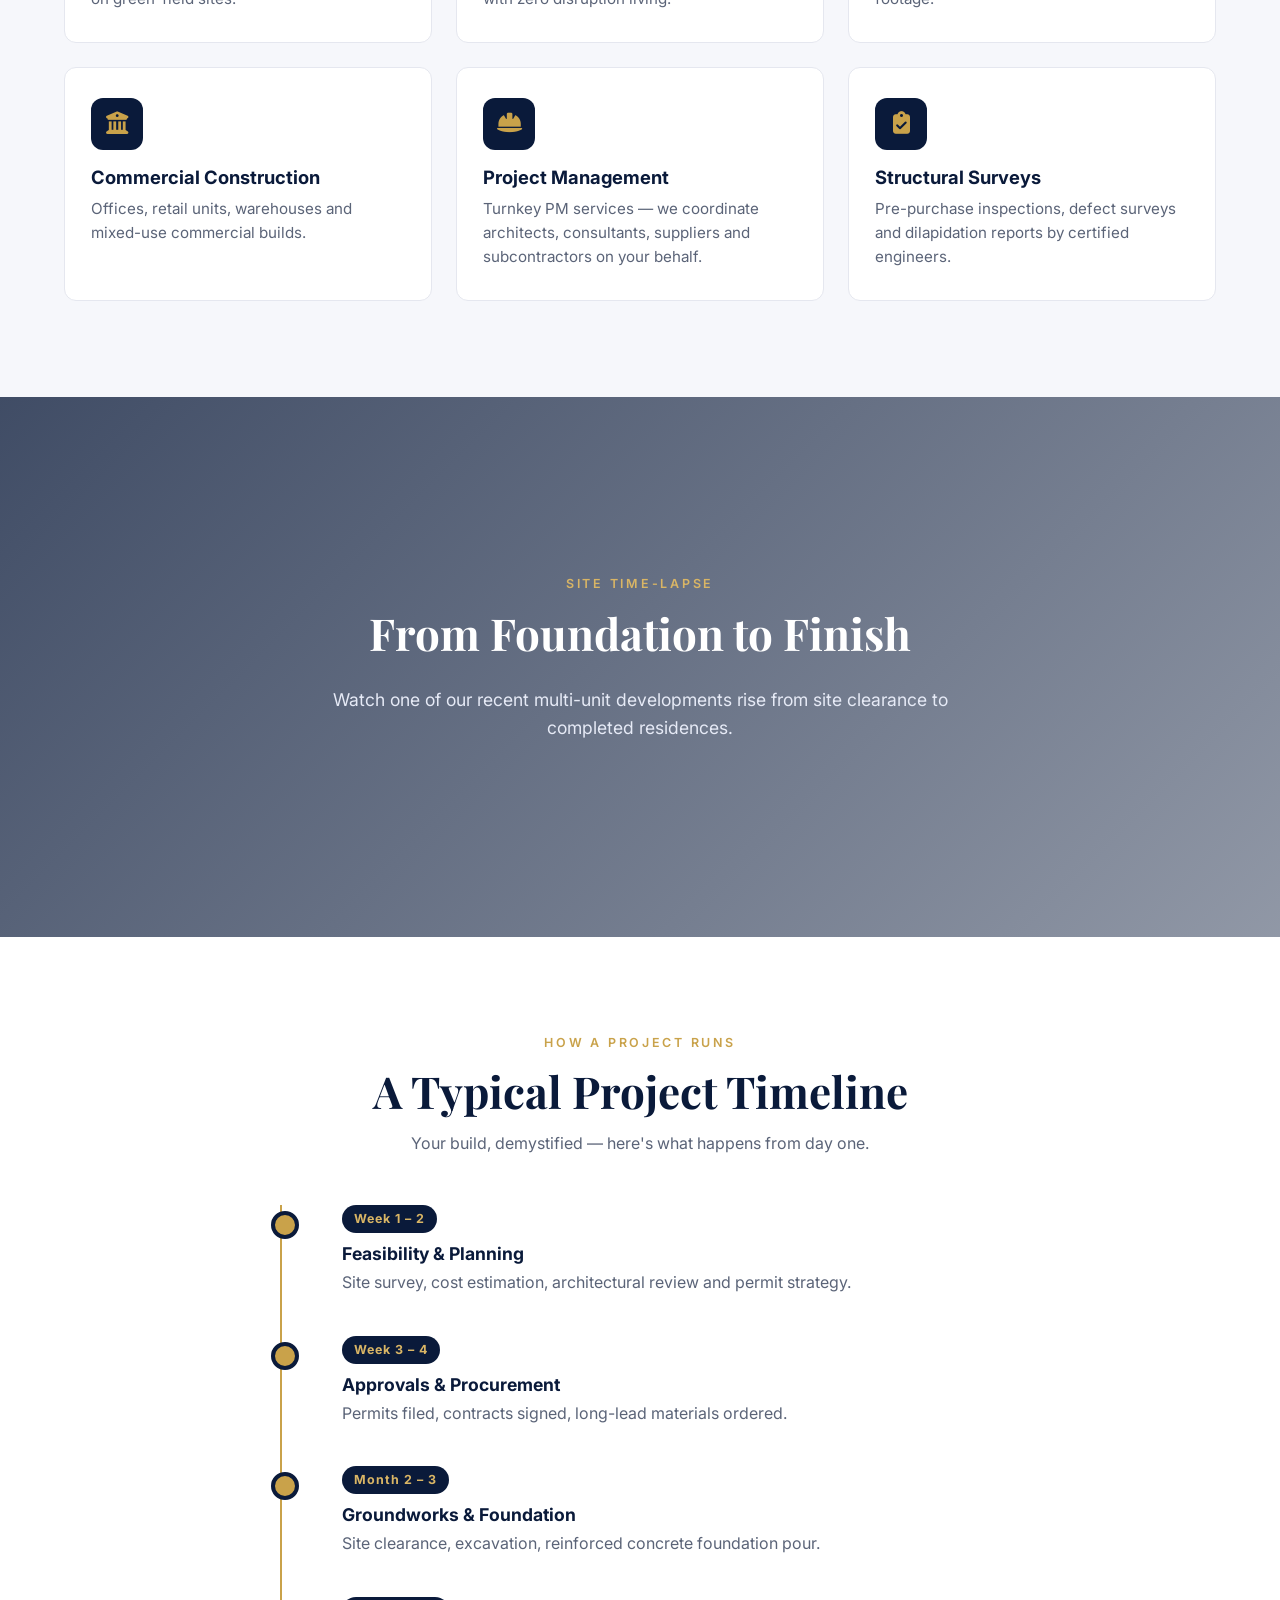
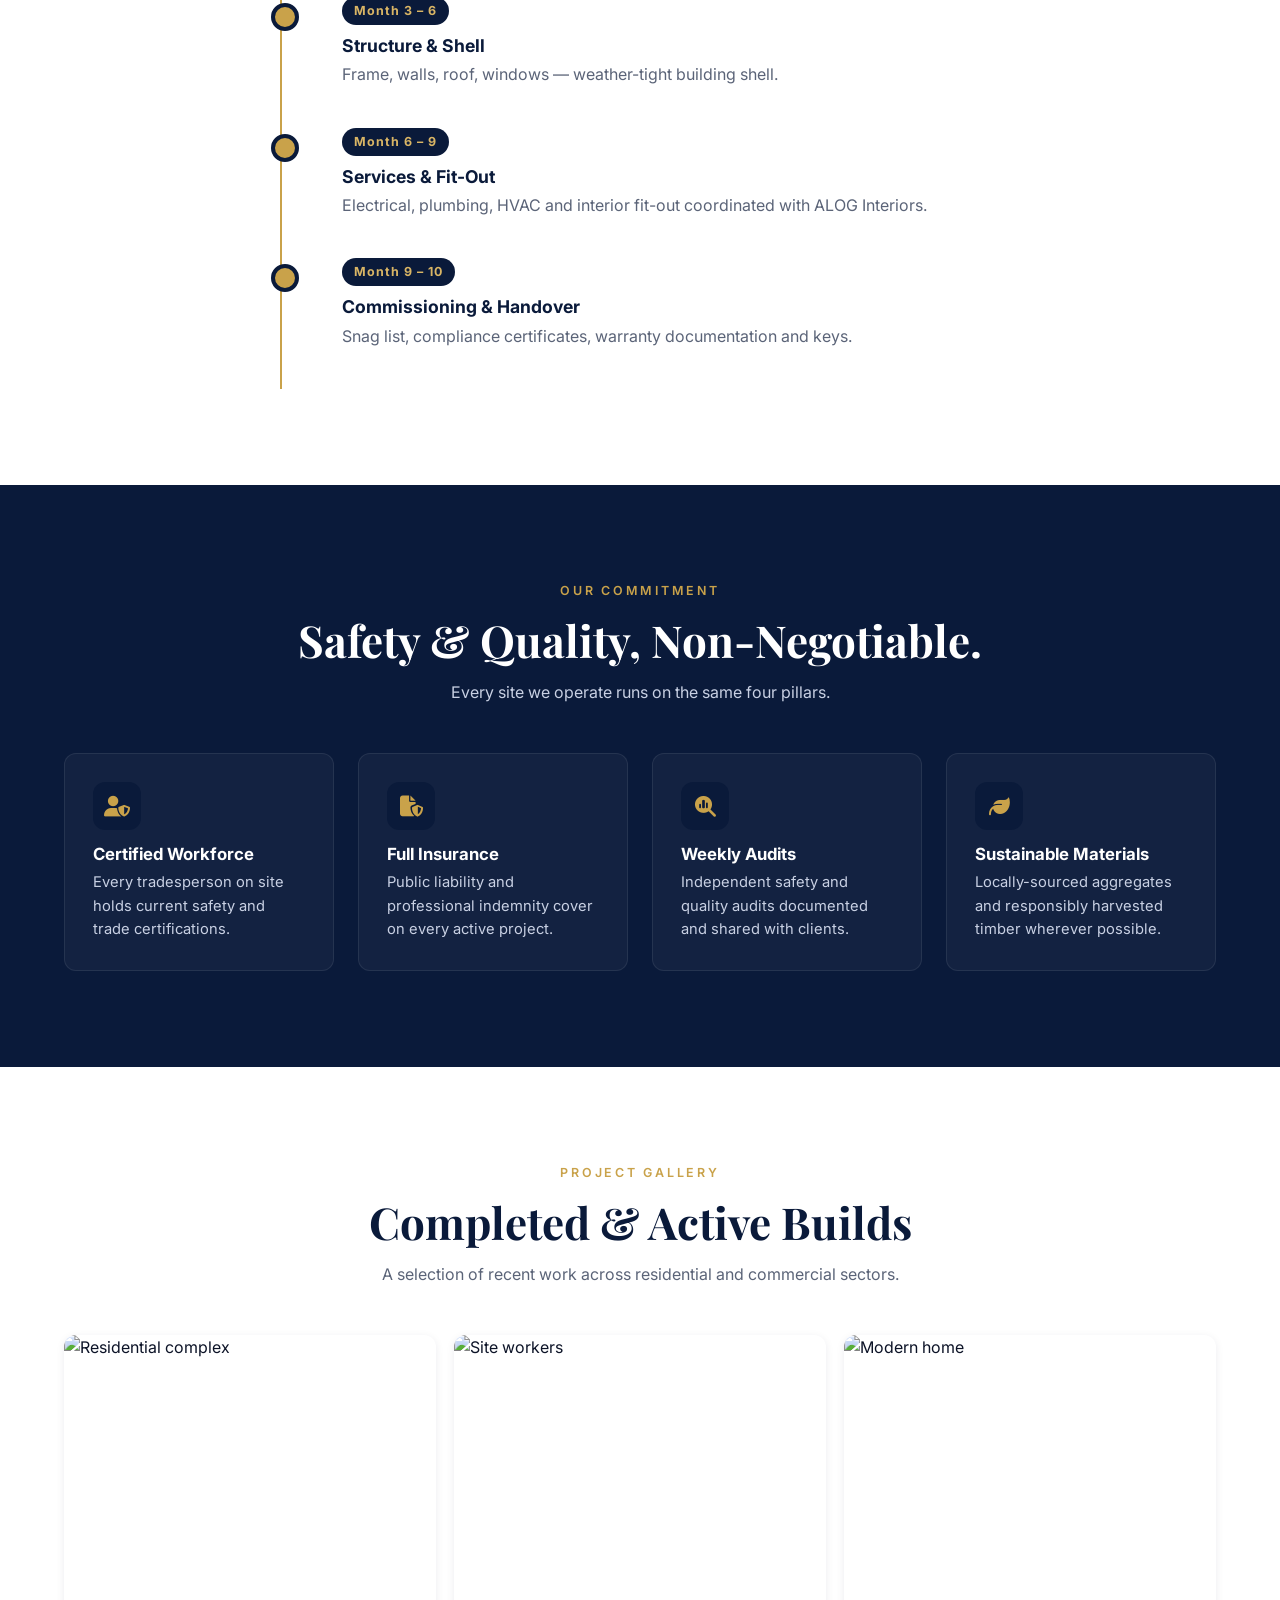
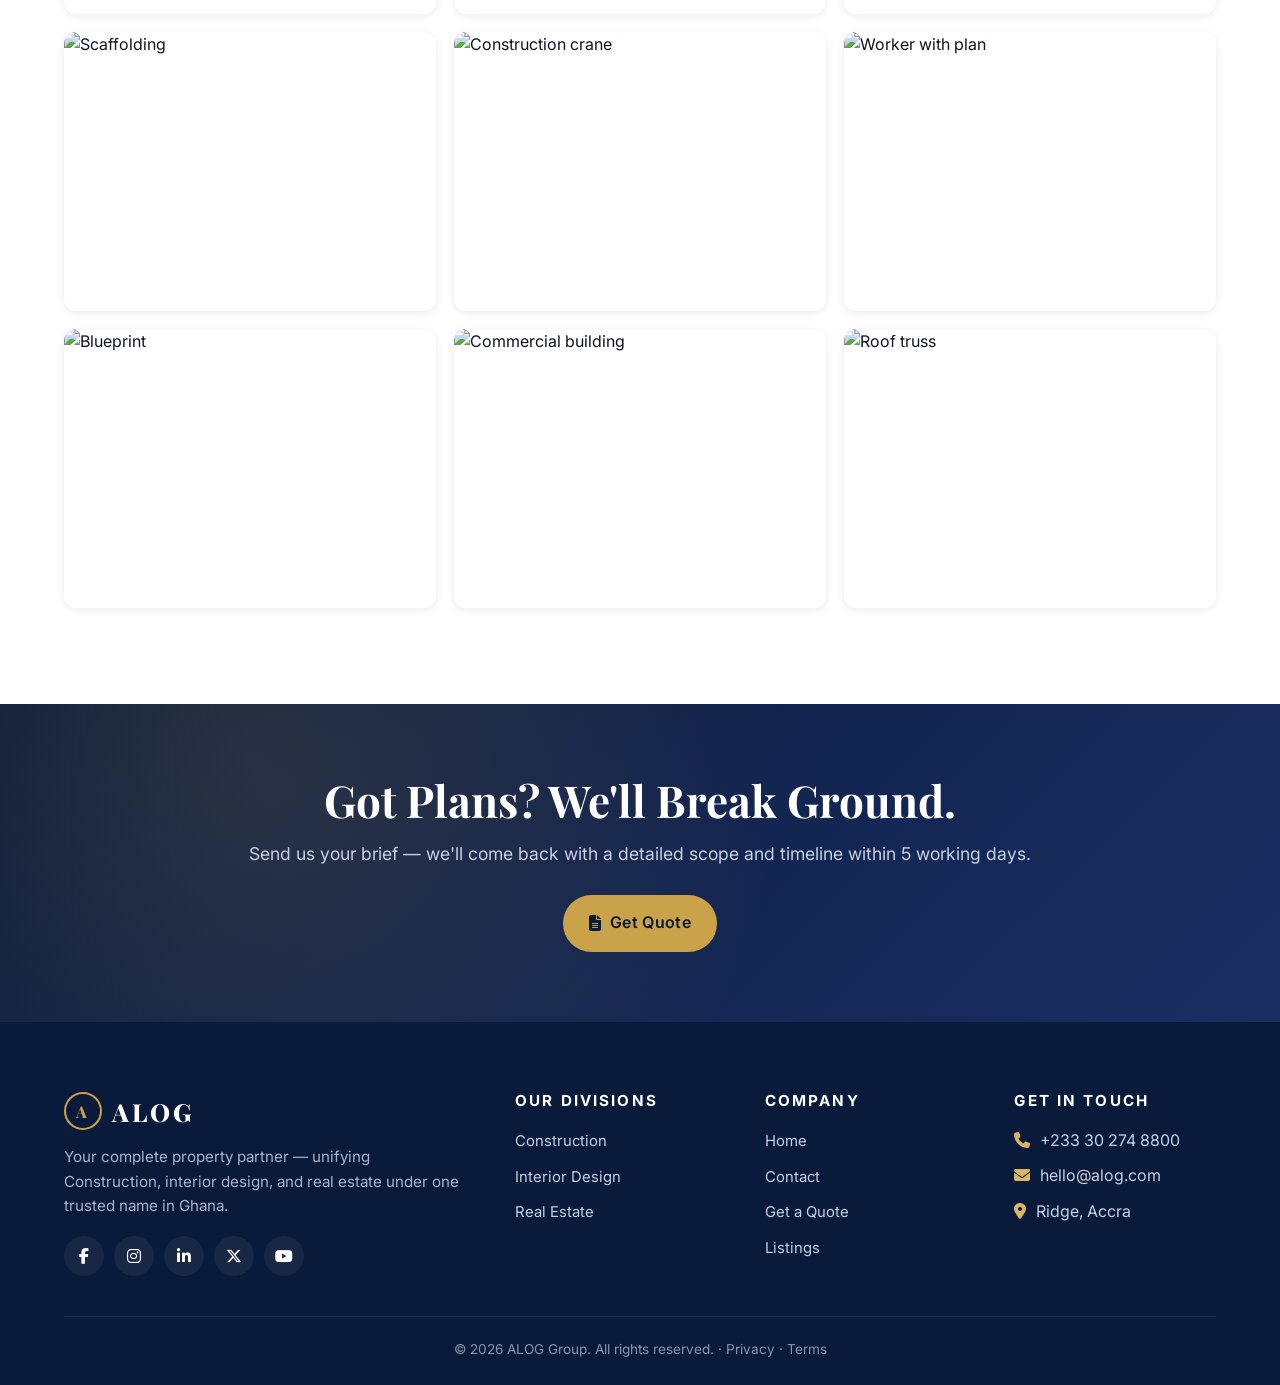
==== commit 436d5e5f: "copy: expand 'Interior' to 'Interior Design' in hero; reorder footer tagline" ====
--- a/construction.html
+++ b/construction.html
@@ -226,7 +226,7 @@
       <div class="footer-grid">
         <div>
           <div class="brand" style="color: var(--white); margin-bottom: 14px;"><span class="brand-mark">A</span> ALOG</div>
-          <p>Your complete property partner — unifying interior design, construction and real estate under one trusted name in Ghana.</p>
+          <p>Your complete property partner — unifying Construction, interior design, and real estate under one trusted name in Ghana.</p>
           <div class="social">
             <a href="#" aria-label="Facebook"><i class="fa-brands fa-facebook-f"></i></a>
             <a href="#" aria-label="Instagram"><i class="fa-brands fa-instagram"></i></a>
